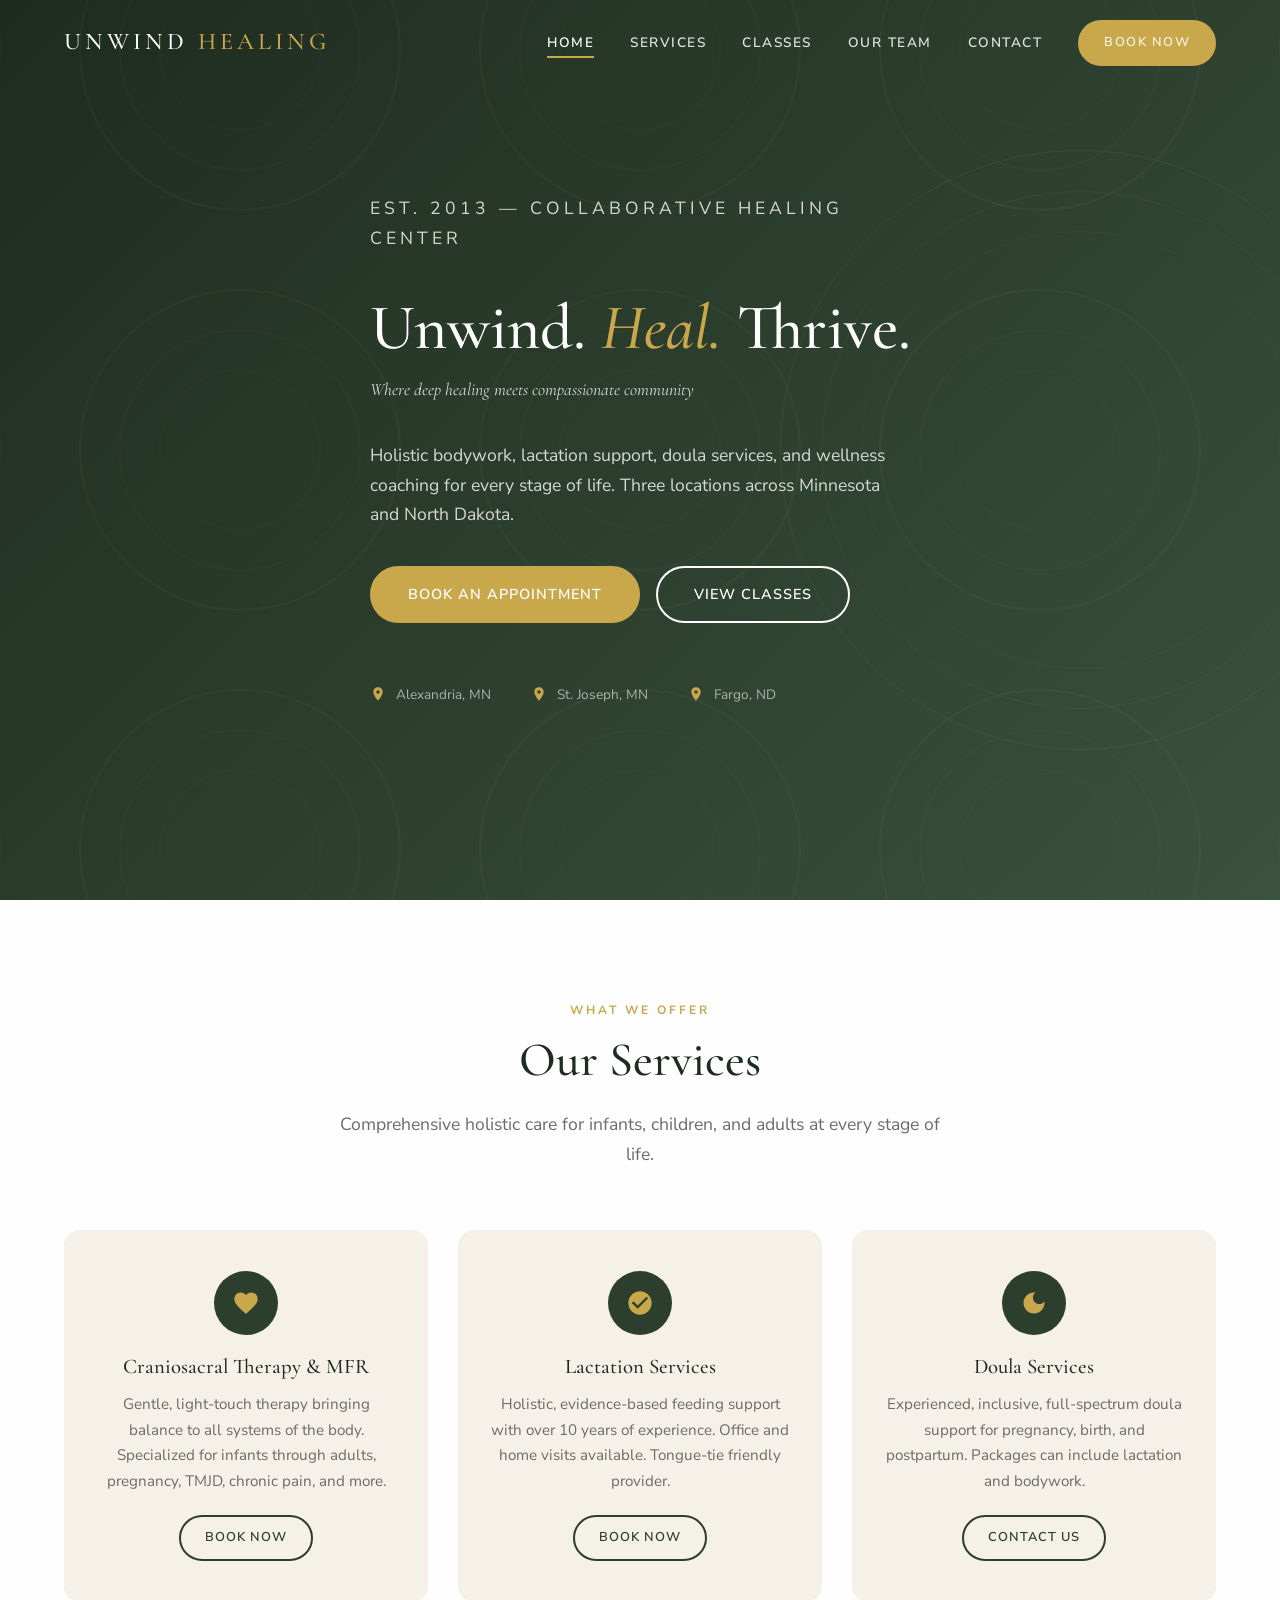
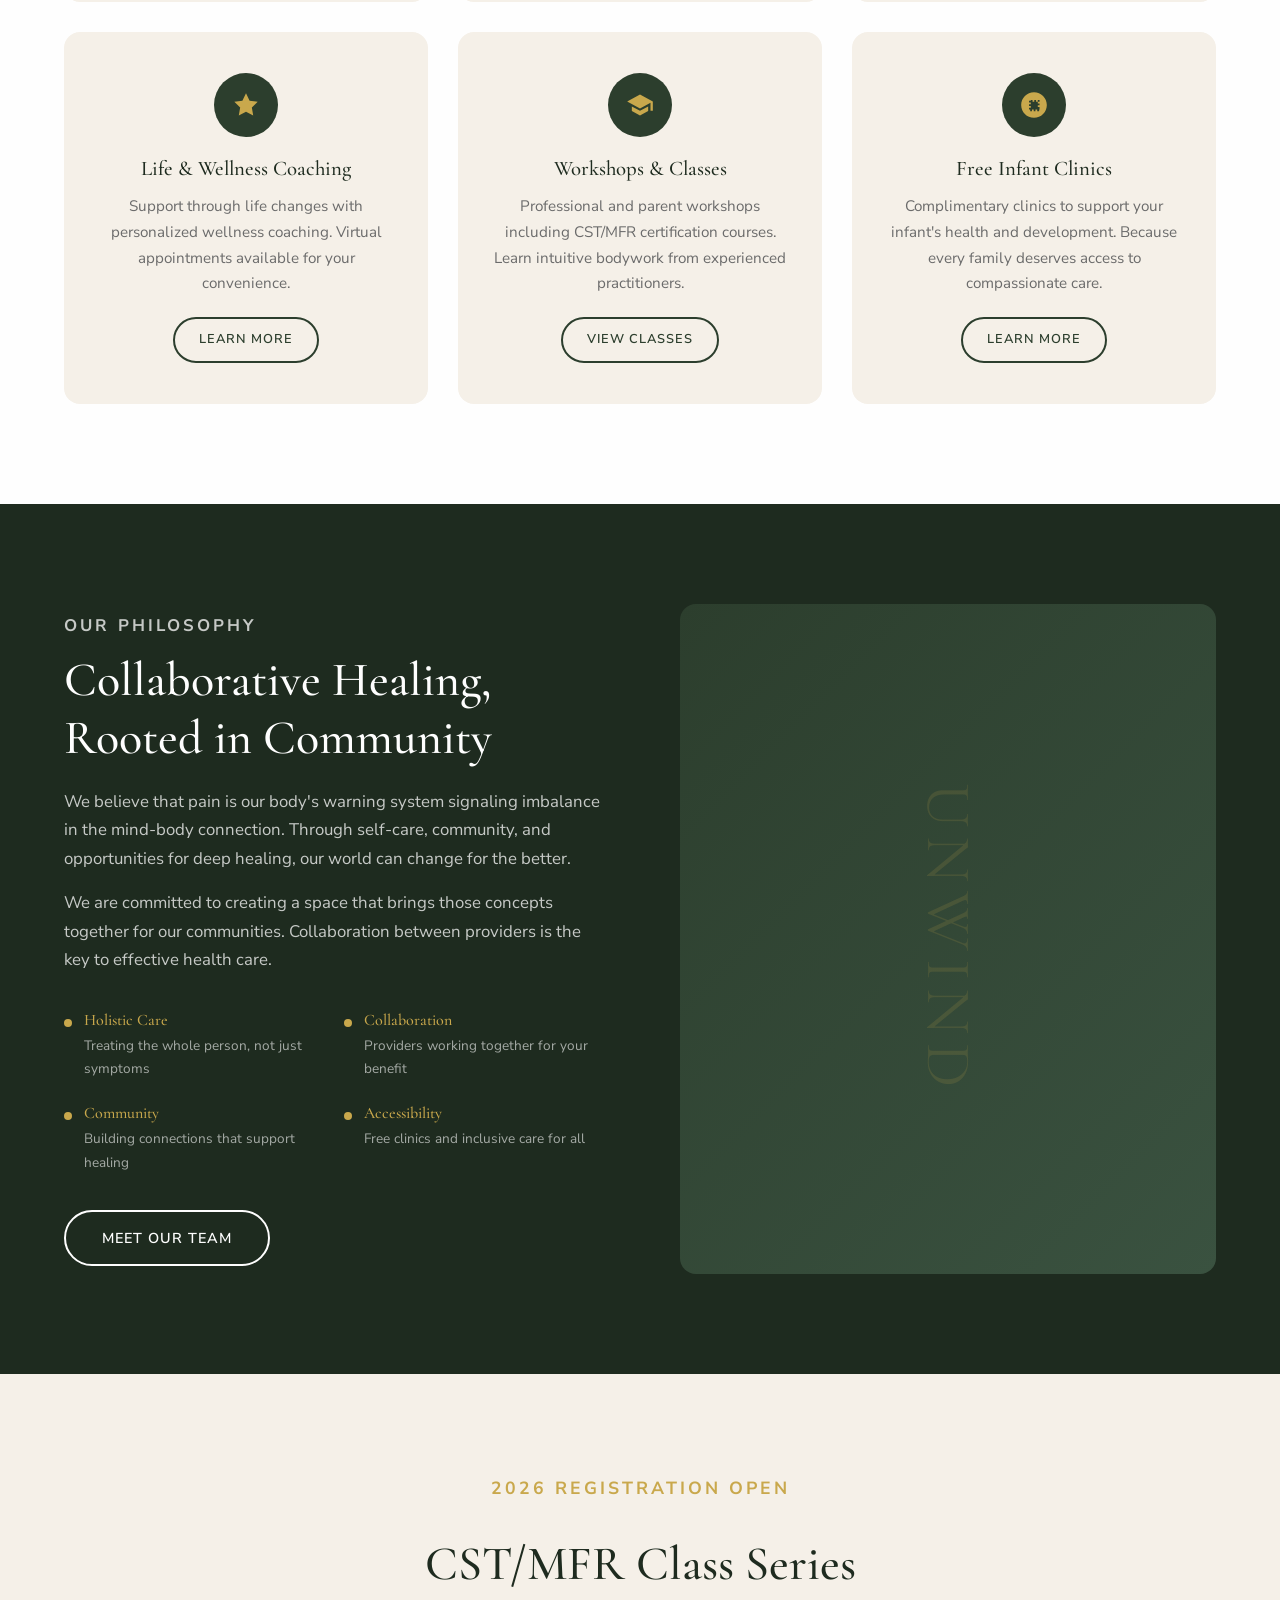
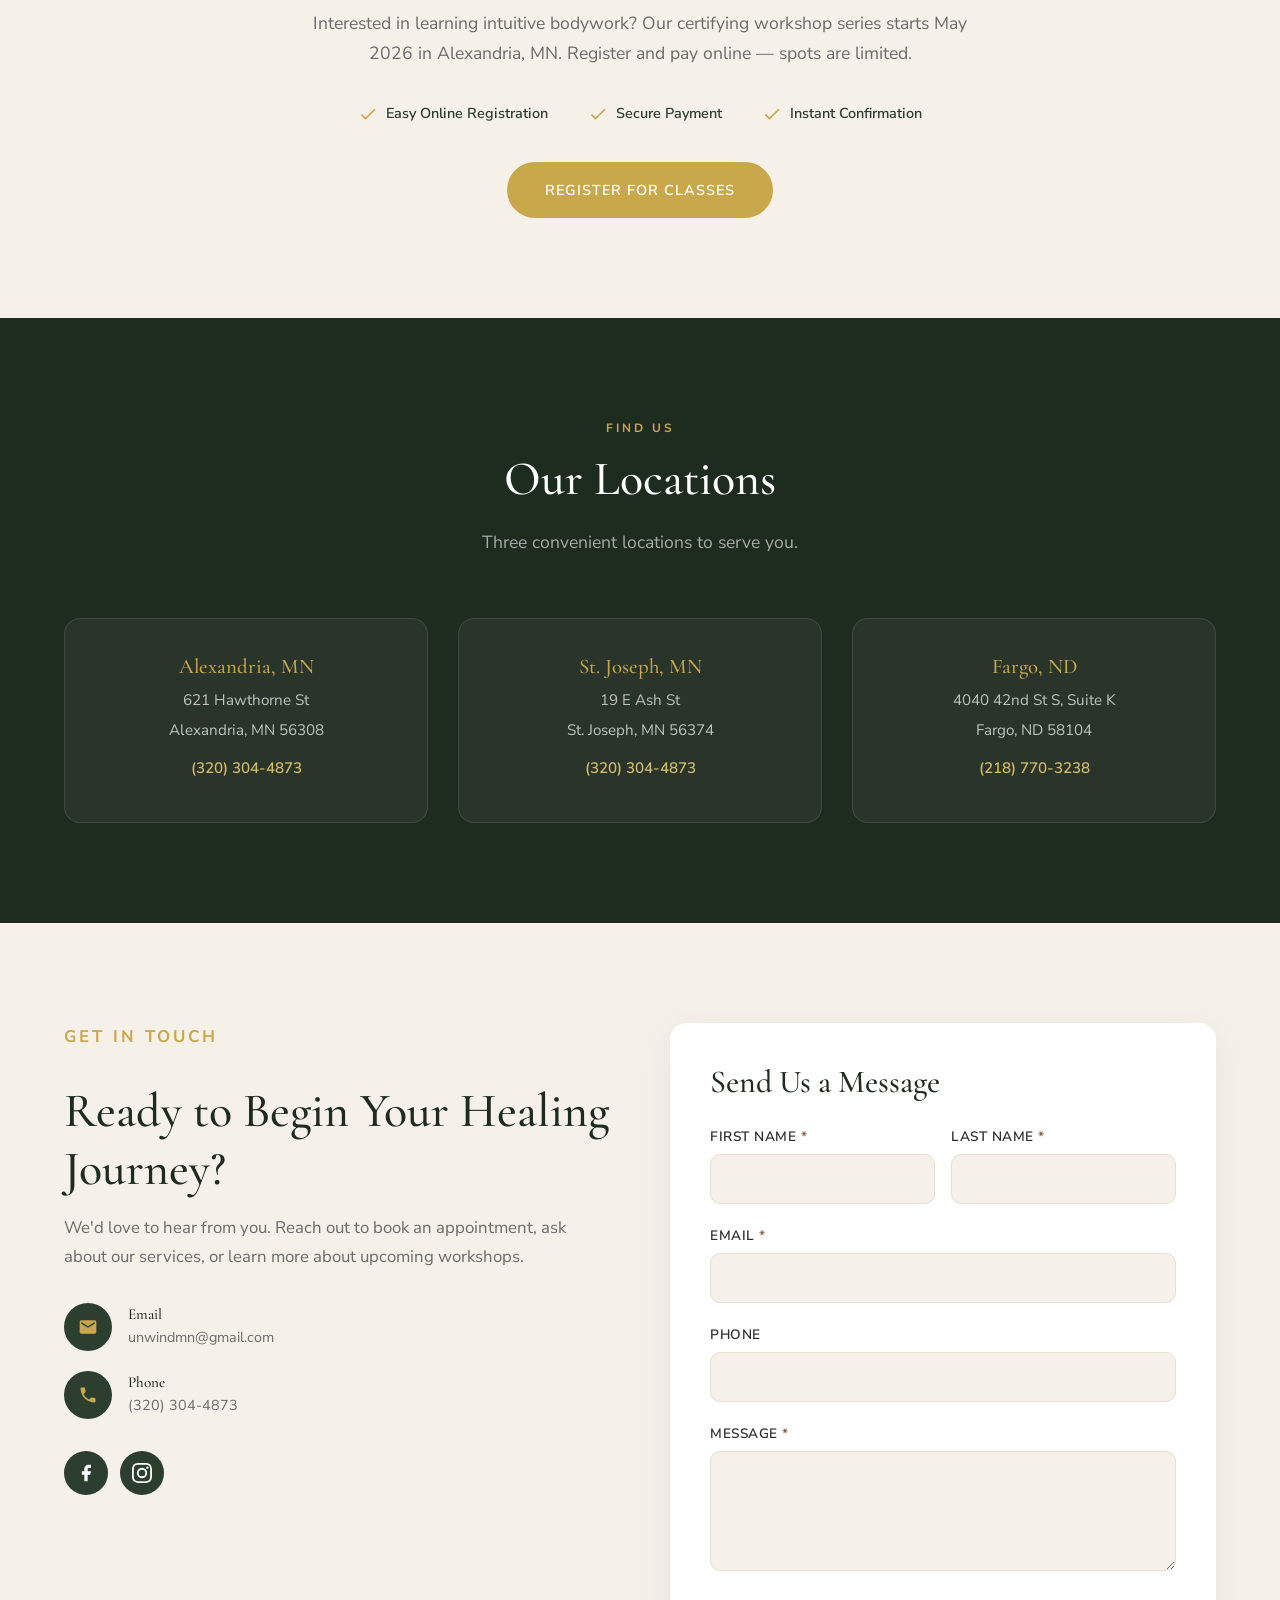
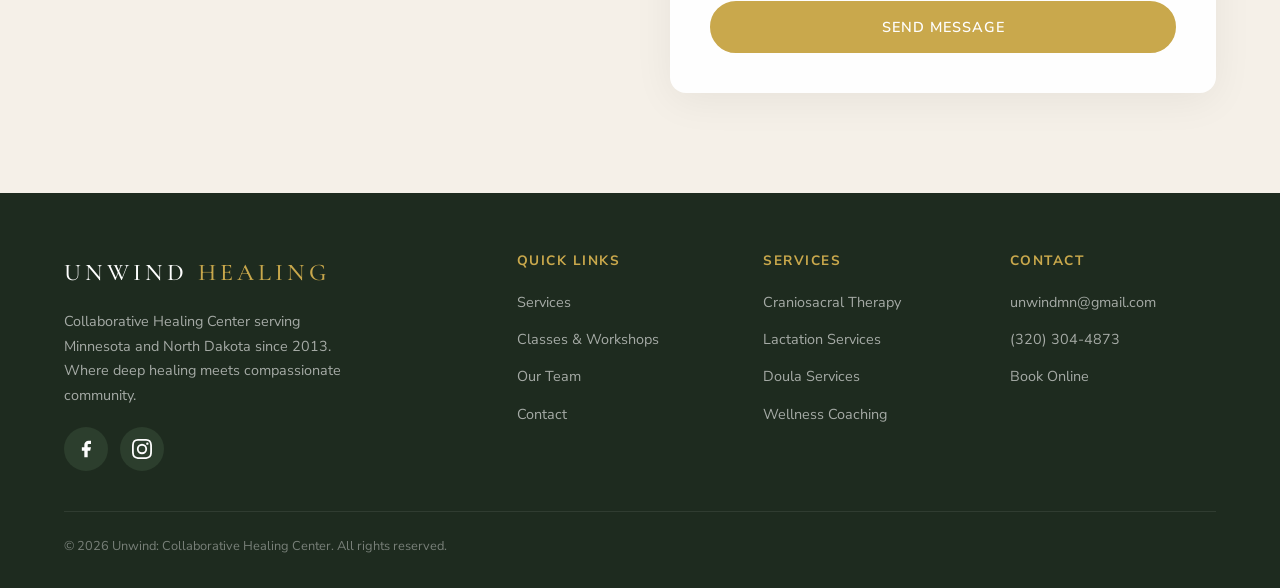
==== index.html @ 00fc2eee "Initial build: Unwind MN professional website with class registration, payment, and Google Sheets in" ====
<!DOCTYPE html>
<html lang="en">
<head>
  <meta charset="UTF-8">
  <meta name="viewport" content="width=device-width, initial-scale=1.0">
  <title>Unwind: Collaborative Healing Center | Craniosacral Therapy & Holistic Wellness | Minnesota</title>
  <meta name="description" content="Unwind is a collaborative healing center offering Craniosacral Therapy, Myofascial Release, Lactation Services, Doula Support, and Wellness Coaching in Alexandria, St. Joseph MN and Fargo ND. Est. 2013.">
  <meta name="keywords" content="craniosacral therapy, myofascial release, lactation consultant, doula, holistic healing, wellness coaching, Alexandria MN, St Joseph MN, Fargo ND">
  <link rel="preconnect" href="https://fonts.googleapis.com">
  <link rel="preconnect" href="https://fonts.gstatic.com" crossorigin>
  <link href="https://fonts.googleapis.com/css2?family=Cormorant+Garamond:ital,wght@0,400;0,500;0,600;1,400;1,500&family=Nunito+Sans:wght@300;400;600;700&display=swap" rel="stylesheet">
  <link rel="stylesheet" href="css/styles.css">
</head>
<body>

  <!-- Navigation -->
  <nav class="navbar" id="navbar">
    <div class="nav-container">
      <a href="index.html" class="nav-logo">Unwind <span>Healing</span></a>
      <div class="nav-links" id="navLinks">
        <a href="index.html" class="active">Home</a>
        <a href="pages/services.html">Services</a>
        <a href="pages/classes.html">Classes</a>
        <a href="pages/about.html">Our Team</a>
        <a href="pages/contact.html">Contact</a>
        <a href="https://unwind.janeapp.com" target="_blank" rel="noopener" class="btn btn-primary">Book Now</a>
      </div>
      <button class="nav-toggle" id="navToggle" aria-label="Toggle menu">
        <span></span><span></span><span></span>
      </button>
    </div>
  </nav>

  <!-- Hero -->
  <section class="hero">
    <div class="hero-overlay"></div>
    <div class="hero-decoration"></div>
    <div class="container">
      <div class="hero-content">
        <p class="hero-est">Est. 2013 &mdash; Collaborative Healing Center</p>
        <h1>Unwind. <em>Heal.</em> Thrive.</h1>
        <p class="hero-tagline">Where deep healing meets compassionate community</p>
        <p>Holistic bodywork, lactation support, doula services, and wellness coaching for every stage of life. Three locations across Minnesota and North Dakota.</p>
        <div class="hero-buttons">
          <a href="https://unwind.janeapp.com" target="_blank" rel="noopener" class="btn btn-primary">Book an Appointment</a>
          <a href="pages/classes.html" class="btn btn-outline">View Classes</a>
        </div>
      </div>
      <div class="hero-locations">
        <div class="hero-location">
          <svg viewBox="0 0 24 24"><path d="M12 2C8.13 2 5 5.13 5 9c0 5.25 7 13 7 13s7-7.75 7-13c0-3.87-3.13-7-7-7zm0 9.5c-1.38 0-2.5-1.12-2.5-2.5s1.12-2.5 2.5-2.5 2.5 1.12 2.5 2.5-1.12 2.5-2.5 2.5z"/></svg>
          Alexandria, MN
        </div>
        <div class="hero-location">
          <svg viewBox="0 0 24 24"><path d="M12 2C8.13 2 5 5.13 5 9c0 5.25 7 13 7 13s7-7.75 7-13c0-3.87-3.13-7-7-7zm0 9.5c-1.38 0-2.5-1.12-2.5-2.5s1.12-2.5 2.5-2.5 2.5 1.12 2.5 2.5-1.12 2.5-2.5 2.5z"/></svg>
          St. Joseph, MN
        </div>
        <div class="hero-location">
          <svg viewBox="0 0 24 24"><path d="M12 2C8.13 2 5 5.13 5 9c0 5.25 7 13 7 13s7-7.75 7-13c0-3.87-3.13-7-7-7zm0 9.5c-1.38 0-2.5-1.12-2.5-2.5s1.12-2.5 2.5-2.5 2.5 1.12 2.5 2.5-1.12 2.5-2.5 2.5z"/></svg>
          Fargo, ND
        </div>
      </div>
    </div>
  </section>

  <!-- Services -->
  <section class="services" id="services">
    <div class="container">
      <div class="services-header">
        <p class="section-label">What We Offer</p>
        <h2 class="section-title">Our Services</h2>
        <p class="section-subtitle">Comprehensive holistic care for infants, children, and adults at every stage of life.</p>
      </div>
      <div class="services-grid">
        <div class="service-card fade-in">
          <div class="service-icon">
            <svg viewBox="0 0 24 24"><path d="M16.5 3c-1.74 0-3.41.81-4.5 2.09C10.91 3.81 9.24 3 7.5 3 4.42 3 2 5.42 2 8.5c0 3.78 3.4 6.86 8.55 11.54L12 21.35l1.45-1.32C18.6 15.36 22 12.28 22 8.5 22 5.42 19.58 3 16.5 3z"/></svg>
          </div>
          <h3>Craniosacral Therapy & MFR</h3>
          <p>Gentle, light-touch therapy bringing balance to all systems of the body. Specialized for infants through adults, pregnancy, TMJD, chronic pain, and more.</p>
          <a href="https://unwind.janeapp.com" target="_blank" rel="noopener" class="btn btn-outline-dark">Book Now</a>
        </div>
        <div class="service-card fade-in">
          <div class="service-icon">
            <svg viewBox="0 0 24 24"><path d="M12 2C6.48 2 2 6.48 2 12s4.48 10 10 10 10-4.48 10-10S17.52 2 12 2zm-2 15l-5-5 1.41-1.41L10 14.17l7.59-7.59L19 8l-9 9z"/></svg>
          </div>
          <h3>Lactation Services</h3>
          <p>Holistic, evidence-based feeding support with over 10 years of experience. Office and home visits available. Tongue-tie friendly provider.</p>
          <a href="https://unwind.janeapp.com" target="_blank" rel="noopener" class="btn btn-outline-dark">Book Now</a>
        </div>
        <div class="service-card fade-in">
          <div class="service-icon">
            <svg viewBox="0 0 24 24"><path d="M12 3c-4.97 0-9 4.03-9 9s4.03 9 9 9 9-4.03 9-9c0-.46-.04-.92-.1-1.36-.98 1.37-2.58 2.26-4.4 2.26-2.98 0-5.4-2.42-5.4-5.4 0-1.81.89-3.42 2.26-4.4-.44-.06-.9-.1-1.36-.1z"/></svg>
          </div>
          <h3>Doula Services</h3>
          <p>Experienced, inclusive, full-spectrum doula support for pregnancy, birth, and postpartum. Packages can include lactation and bodywork.</p>
          <a href="pages/contact.html" class="btn btn-outline-dark">Contact Us</a>
        </div>
        <div class="service-card fade-in">
          <div class="service-icon">
            <svg viewBox="0 0 24 24"><path d="M12 2l3.09 6.26L22 9.27l-5 4.87 1.18 6.88L12 17.77l-6.18 3.25L7 14.14 2 9.27l6.91-1.01L12 2z"/></svg>
          </div>
          <h3>Life & Wellness Coaching</h3>
          <p>Support through life changes with personalized wellness coaching. Virtual appointments available for your convenience.</p>
          <a href="pages/contact.html" class="btn btn-outline-dark">Learn More</a>
        </div>
        <div class="service-card fade-in">
          <div class="service-icon">
            <svg viewBox="0 0 24 24"><path d="M5 13.18v4L12 21l7-3.82v-4L12 17l-7-3.82zM12 3L1 9l11 6 9-4.91V17h2V9L12 3z"/></svg>
          </div>
          <h3>Workshops & Classes</h3>
          <p>Professional and parent workshops including CST/MFR certification courses. Learn intuitive bodywork from experienced practitioners.</p>
          <a href="pages/classes.html" class="btn btn-outline-dark">View Classes</a>
        </div>
        <div class="service-card fade-in">
          <div class="service-icon">
            <svg viewBox="0 0 24 24"><path d="M12 1C5.93 1 1 5.93 1 12s4.93 11 11 11 11-4.93 11-11S18.07 1 12 1zm4.25 16.25h-1.5v-1.5h-1.5v1.5h-1.5v-1.5h-1.5v1.5h-1.5v-1.5H7.75v-1.5h1.5v-1.5h-1.5v-1.5h1.5v-1.5h-1.5v-1.5h1.5V7.75h1.5v1.5h1.5v-1.5h1.5v1.5h1.5v-1.5h1.5v1.5h-1.5v1.5h1.5v1.5h-1.5v1.5h1.5v1.5z"/></svg>
          </div>
          <h3>Free Infant Clinics</h3>
          <p>Complimentary clinics to support your infant's health and development. Because every family deserves access to compassionate care.</p>
          <a href="pages/contact.html" class="btn btn-outline-dark">Learn More</a>
        </div>
      </div>
    </div>
  </section>

  <!-- About Preview -->
  <section class="about-preview">
    <div class="container">
      <div class="about-grid">
        <div class="about-content">
          <p class="section-label">Our Philosophy</p>
          <h2 class="section-title">Collaborative Healing, Rooted in Community</h2>
          <p>We believe that pain is our body's warning system signaling imbalance in the mind-body connection. Through self-care, community, and opportunities for deep healing, our world can change for the better.</p>
          <p>We are committed to creating a space that brings those concepts together for our communities. Collaboration between providers is the key to effective health care.</p>
          <div class="about-values">
            <div class="value-item">
              <div class="value-dot"></div>
              <div>
                <h4>Holistic Care</h4>
                <p>Treating the whole person, not just symptoms</p>
              </div>
            </div>
            <div class="value-item">
              <div class="value-dot"></div>
              <div>
                <h4>Collaboration</h4>
                <p>Providers working together for your benefit</p>
              </div>
            </div>
            <div class="value-item">
              <div class="value-dot"></div>
              <div>
                <h4>Community</h4>
                <p>Building connections that support healing</p>
              </div>
            </div>
            <div class="value-item">
              <div class="value-dot"></div>
              <div>
                <h4>Accessibility</h4>
                <p>Free clinics and inclusive care for all</p>
              </div>
            </div>
          </div>
          <div style="margin-top: 36px;">
            <a href="pages/about.html" class="btn btn-outline">Meet Our Team</a>
          </div>
        </div>
        <div class="about-image">
          <span class="about-image-placeholder">Unwind</span>
        </div>
      </div>
    </div>
  </section>

  <!-- Classes CTA -->
  <section class="classes-cta">
    <div class="container">
      <div class="classes-cta-content">
        <p class="section-label">2026 Registration Open</p>
        <h2>CST/MFR Class Series</h2>
        <p>Interested in learning intuitive bodywork? Our certifying workshop series starts May 2026 in Alexandria, MN. Register and pay online &mdash; spots are limited.</p>
        <div class="cta-features">
          <div class="cta-feature">
            <svg viewBox="0 0 24 24"><path d="M9 16.17L4.83 12l-1.42 1.41L9 19 21 7l-1.41-1.41z"/></svg>
            Easy Online Registration
          </div>
          <div class="cta-feature">
            <svg viewBox="0 0 24 24"><path d="M9 16.17L4.83 12l-1.42 1.41L9 19 21 7l-1.41-1.41z"/></svg>
            Secure Payment
          </div>
          <div class="cta-feature">
            <svg viewBox="0 0 24 24"><path d="M9 16.17L4.83 12l-1.42 1.41L9 19 21 7l-1.41-1.41z"/></svg>
            Instant Confirmation
          </div>
        </div>
        <a href="pages/classes.html" class="btn btn-primary">Register for Classes</a>
      </div>
    </div>
  </section>

  <!-- Locations -->
  <section class="locations">
    <div class="container">
      <div class="locations-header">
        <p class="section-label">Find Us</p>
        <h2 class="section-title">Our Locations</h2>
        <p class="section-subtitle">Three convenient locations to serve you.</p>
      </div>
      <div class="locations-grid">
        <div class="location-card fade-in">
          <h3>Alexandria, MN</h3>
          <p>621 Hawthorne St</p>
          <p>Alexandria, MN 56308</p>
          <p class="location-phone">(320) 304-4873</p>
        </div>
        <div class="location-card fade-in">
          <h3>St. Joseph, MN</h3>
          <p>19 E Ash St</p>
          <p>St. Joseph, MN 56374</p>
          <p class="location-phone">(320) 304-4873</p>
        </div>
        <div class="location-card fade-in">
          <h3>Fargo, ND</h3>
          <p>4040 42nd St S, Suite K</p>
          <p>Fargo, ND 58104</p>
          <p class="location-phone">(218) 770-3238</p>
        </div>
      </div>
    </div>
  </section>

  <!-- Contact CTA -->
  <section class="contact" id="contact">
    <div class="container">
      <div class="contact-grid">
        <div class="contact-info">
          <p class="section-label">Get in Touch</p>
          <h2>Ready to Begin Your Healing Journey?</h2>
          <p>We'd love to hear from you. Reach out to book an appointment, ask about our services, or learn more about upcoming workshops.</p>
          <div class="contact-details">
            <div class="contact-item">
              <div class="contact-item-icon">
                <svg viewBox="0 0 24 24"><path d="M20 4H4c-1.1 0-1.99.9-1.99 2L2 18c0 1.1.9 2 2 2h16c1.1 0 2-.9 2-2V6c0-1.1-.9-2-2-2zm0 4l-8 5-8-5V6l8 5 8-5v2z"/></svg>
              </div>
              <div class="contact-item-text">
                <h4>Email</h4>
                <p><a href="mailto:unwindmn@gmail.com">unwindmn@gmail.com</a></p>
              </div>
            </div>
            <div class="contact-item">
              <div class="contact-item-icon">
                <svg viewBox="0 0 24 24"><path d="M6.62 10.79c1.44 2.83 3.76 5.14 6.59 6.59l2.2-2.2c.27-.27.67-.36 1.02-.24 1.12.37 2.33.57 3.57.57.55 0 1 .45 1 1V20c0 .55-.45 1-1 1-9.39 0-17-7.61-17-17 0-.55.45-1 1-1h3.5c.55 0 1 .45 1 1 0 1.25.2 2.45.57 3.57.11.35.03.74-.25 1.02l-2.2 2.2z"/></svg>
              </div>
              <div class="contact-item-text">
                <h4>Phone</h4>
                <p><a href="tel:320-304-4873">(320) 304-4873</a></p>
              </div>
            </div>
          </div>
          <div class="contact-social">
            <a href="https://www.facebook.com/unwindMN/" target="_blank" rel="noopener" aria-label="Facebook">
              <svg viewBox="0 0 24 24"><path d="M18 2h-3a5 5 0 00-5 5v3H7v4h3v8h4v-8h3l1-4h-4V7a1 1 0 011-1h3z"/></svg>
            </a>
            <a href="https://www.instagram.com/unwindmn/" target="_blank" rel="noopener" aria-label="Instagram">
              <svg viewBox="0 0 24 24"><path d="M12 2.163c3.204 0 3.584.012 4.85.07 3.252.148 4.771 1.691 4.919 4.919.058 1.265.069 1.645.069 4.849 0 3.205-.012 3.584-.069 4.849-.149 3.225-1.664 4.771-4.919 4.919-1.266.058-1.644.07-4.85.07-3.204 0-3.584-.012-4.849-.07-3.26-.149-4.771-1.699-4.919-4.92-.058-1.265-.07-1.644-.07-4.849 0-3.204.013-3.583.07-4.849.149-3.227 1.664-4.771 4.919-4.919 1.266-.057 1.645-.069 4.849-.069zM12 0C8.741 0 8.333.014 7.053.072 2.695.272.273 2.69.073 7.052.014 8.333 0 8.741 0 12c0 3.259.014 3.668.072 4.948.2 4.358 2.618 6.78 6.98 6.98C8.333 23.986 8.741 24 12 24c3.259 0 3.668-.014 4.948-.072 4.354-.2 6.782-2.618 6.979-6.98.059-1.28.073-1.689.073-4.948 0-3.259-.014-3.667-.072-4.947-.196-4.354-2.617-6.78-6.979-6.98C15.668.014 15.259 0 12 0zm0 5.838a6.162 6.162 0 100 12.324 6.162 6.162 0 000-12.324zM12 16a4 4 0 110-8 4 4 0 010 8zm6.406-11.845a1.44 1.44 0 100 2.881 1.44 1.44 0 000-2.881z"/></svg>
            </a>
          </div>
        </div>
        <div class="form-card">
          <h3>Send Us a Message</h3>
          <form id="contactForm" action="https://formsubmit.co/unwindmn@gmail.com" method="POST">
            <input type="hidden" name="_subject" value="New Contact from Unwind Website">
            <input type="hidden" name="_captcha" value="false">
            <input type="hidden" name="_next" value="">
            <div class="form-row">
              <div class="form-group">
                <label for="firstName">First Name <span class="required">*</span></label>
                <input type="text" id="firstName" name="firstName" required>
              </div>
              <div class="form-group">
                <label for="lastName">Last Name <span class="required">*</span></label>
                <input type="text" id="lastName" name="lastName" required>
              </div>
            </div>
            <div class="form-group">
              <label for="email">Email <span class="required">*</span></label>
              <input type="email" id="email" name="email" required>
            </div>
            <div class="form-group">
              <label for="phone">Phone</label>
              <input type="tel" id="phone" name="phone">
            </div>
            <div class="form-group">
              <label for="message">Message <span class="required">*</span></label>
              <textarea id="message" name="message" rows="4" required></textarea>
            </div>
            <button type="submit" class="btn btn-primary" style="width: 100%;">Send Message</button>
          </form>
        </div>
      </div>
    </div>
  </section>

  <!-- Footer -->
  <footer class="footer">
    <div class="container">
      <div class="footer-grid">
        <div class="footer-brand">
          <a href="index.html" class="nav-logo">Unwind <span>Healing</span></a>
          <p>Collaborative Healing Center serving Minnesota and North Dakota since 2013. Where deep healing meets compassionate community.</p>
          <div class="contact-social">
            <a href="https://www.facebook.com/unwindMN/" target="_blank" rel="noopener" aria-label="Facebook">
              <svg viewBox="0 0 24 24"><path d="M18 2h-3a5 5 0 00-5 5v3H7v4h3v8h4v-8h3l1-4h-4V7a1 1 0 011-1h3z"/></svg>
            </a>
            <a href="https://www.instagram.com/unwindmn/" target="_blank" rel="noopener" aria-label="Instagram">
              <svg viewBox="0 0 24 24"><path d="M12 2.163c3.204 0 3.584.012 4.85.07 3.252.148 4.771 1.691 4.919 4.919.058 1.265.069 1.645.069 4.849 0 3.205-.012 3.584-.069 4.849-.149 3.225-1.664 4.771-4.919 4.919-1.266.058-1.644.07-4.85.07-3.204 0-3.584-.012-4.849-.07-3.26-.149-4.771-1.699-4.919-4.92-.058-1.265-.07-1.644-.07-4.849 0-3.204.013-3.583.07-4.849.149-3.227 1.664-4.771 4.919-4.919 1.266-.057 1.645-.069 4.849-.069zM12 0C8.741 0 8.333.014 7.053.072 2.695.272.273 2.69.073 7.052.014 8.333 0 8.741 0 12c0 3.259.014 3.668.072 4.948.2 4.358 2.618 6.78 6.98 6.98C8.333 23.986 8.741 24 12 24c3.259 0 3.668-.014 4.948-.072 4.354-.2 6.782-2.618 6.979-6.98.059-1.28.073-1.689.073-4.948 0-3.259-.014-3.667-.072-4.947-.196-4.354-2.617-6.78-6.979-6.98C15.668.014 15.259 0 12 0zm0 5.838a6.162 6.162 0 100 12.324 6.162 6.162 0 000-12.324zM12 16a4 4 0 110-8 4 4 0 010 8zm6.406-11.845a1.44 1.44 0 100 2.881 1.44 1.44 0 000-2.881z"/></svg>
            </a>
          </div>
        </div>
        <div>
          <h4>Quick Links</h4>
          <ul>
            <li><a href="pages/services.html">Services</a></li>
            <li><a href="pages/classes.html">Classes & Workshops</a></li>
            <li><a href="pages/about.html">Our Team</a></li>
            <li><a href="pages/contact.html">Contact</a></li>
          </ul>
        </div>
        <div>
          <h4>Services</h4>
          <ul>
            <li><a href="pages/services.html">Craniosacral Therapy</a></li>
            <li><a href="pages/services.html">Lactation Services</a></li>
            <li><a href="pages/services.html">Doula Services</a></li>
            <li><a href="pages/services.html">Wellness Coaching</a></li>
          </ul>
        </div>
        <div>
          <h4>Contact</h4>
          <ul>
            <li><a href="mailto:unwindmn@gmail.com">unwindmn@gmail.com</a></li>
            <li><a href="tel:320-304-4873">(320) 304-4873</a></li>
            <li><a href="https://unwind.janeapp.com" target="_blank" rel="noopener">Book Online</a></li>
          </ul>
        </div>
      </div>
      <div class="footer-bottom">
        <p>&copy; 2026 Unwind: Collaborative Healing Center. All rights reserved.</p>
      </div>
    </div>
  </footer>

  <script src="js/main.js"></script>
</body>
</html>
---- css/styles.css ----
/* ============================================
   Unwind: Collaborative Healing Center
   Main Stylesheet
   ============================================ */

/* --- CSS Variables --- */
:root {
  --color-forest: #2C3E2D;
  --color-forest-dark: #1E2B1F;
  --color-forest-light: #3A5240;
  --color-gold: #C9A84C;
  --color-gold-light: #D4B96A;
  --color-brown: #875C3F;
  --color-brown-light: #A67B5B;
  --color-cream: #F5F0E8;
  --color-cream-dark: #E8DFD0;
  --color-white: #FEFEFE;
  --color-text: #2C2C2C;
  --color-text-light: #6B6B6B;
  --color-overlay: rgba(30, 43, 31, 0.7);
  --font-heading: 'Cormorant Garamond', 'Georgia', serif;
  --font-body: 'Nunito Sans', 'Helvetica Neue', sans-serif;
  --max-width: 1200px;
  --section-padding: 100px 0;
  --transition: all 0.3s ease;
}

/* --- Reset & Base --- */
*, *::before, *::after {
  box-sizing: border-box;
  margin: 0;
  padding: 0;
}

html {
  scroll-behavior: smooth;
  font-size: 16px;
}

body {
  font-family: var(--font-body);
  color: var(--color-text);
  background: var(--color-white);
  line-height: 1.7;
  -webkit-font-smoothing: antialiased;
}

img {
  max-width: 100%;
  height: auto;
  display: block;
}

a {
  text-decoration: none;
  color: inherit;
  transition: var(--transition);
}

ul { list-style: none; }

.container {
  max-width: var(--max-width);
  margin: 0 auto;
  padding: 0 24px;
}

/* --- Typography --- */
h1, h2, h3, h4 {
  font-family: var(--font-heading);
  font-weight: 500;
  line-height: 1.2;
  color: var(--color-forest-dark);
}

h1 { font-size: clamp(2.5rem, 5vw, 4rem); }
h2 { font-size: clamp(2rem, 4vw, 3rem); }
h3 { font-size: clamp(1.5rem, 3vw, 2rem); }
h4 { font-size: 1.25rem; }

p {
  margin-bottom: 1rem;
  color: var(--color-text-light);
}

.section-label {
  font-family: var(--font-body);
  font-size: 0.75rem;
  font-weight: 700;
  letter-spacing: 3px;
  text-transform: uppercase;
  color: var(--color-gold);
  margin-bottom: 12px;
}

.section-title {
  margin-bottom: 20px;
}

.section-subtitle {
  font-size: 1.1rem;
  color: var(--color-text-light);
  max-width: 600px;
}

/* --- Buttons --- */
.btn {
  display: inline-block;
  padding: 14px 36px;
  border-radius: 50px;
  font-family: var(--font-body);
  font-size: 0.9rem;
  font-weight: 600;
  letter-spacing: 1px;
  text-transform: uppercase;
  cursor: pointer;
  transition: var(--transition);
  border: 2px solid transparent;
}

.btn-primary {
  background: var(--color-gold);
  color: var(--color-white);
  border-color: var(--color-gold);
}

.btn-primary:hover {
  background: var(--color-gold-light);
  border-color: var(--color-gold-light);
  transform: translateY(-2px);
  box-shadow: 0 8px 25px rgba(201, 168, 76, 0.3);
}

.btn-outline {
  background: transparent;
  color: var(--color-white);
  border-color: var(--color-white);
}

.btn-outline:hover {
  background: var(--color-white);
  color: var(--color-forest-dark);
  transform: translateY(-2px);
}

.btn-outline-dark {
  background: transparent;
  color: var(--color-forest);
  border-color: var(--color-forest);
}

.btn-outline-dark:hover {
  background: var(--color-forest);
  color: var(--color-white);
  transform: translateY(-2px);
}

/* --- Navigation --- */
.navbar {
  position: fixed;
  top: 0;
  left: 0;
  width: 100%;
  z-index: 1000;
  padding: 20px 0;
  transition: var(--transition);
}

.navbar.scrolled {
  background: var(--color-forest-dark);
  padding: 12px 0;
  box-shadow: 0 2px 20px rgba(0, 0, 0, 0.15);
}

.nav-container {
  max-width: var(--max-width);
  margin: 0 auto;
  padding: 0 24px;
  display: flex;
  align-items: center;
  justify-content: space-between;
}

.nav-logo {
  font-family: var(--font-heading);
  font-size: 1.5rem;
  color: var(--color-white);
  font-weight: 500;
  letter-spacing: 4px;
  text-transform: uppercase;
}

.nav-logo span {
  color: var(--color-gold);
}

.nav-links {
  display: flex;
  align-items: center;
  gap: 36px;
}

.nav-links a {
  color: rgba(255, 255, 255, 0.85);
  font-size: 0.85rem;
  font-weight: 600;
  letter-spacing: 1.5px;
  text-transform: uppercase;
  position: relative;
}

.nav-links a::after {
  content: '';
  position: absolute;
  bottom: -4px;
  left: 0;
  width: 0;
  height: 2px;
  background: var(--color-gold);
  transition: var(--transition);
}

.nav-links a:hover,
.nav-links a.active {
  color: var(--color-white);
}

.nav-links a:hover::after,
.nav-links a.active::after {
  width: 100%;
}

.nav-links .btn {
  padding: 10px 24px;
  font-size: 0.8rem;
}

.nav-toggle {
  display: none;
  flex-direction: column;
  gap: 5px;
  cursor: pointer;
  background: none;
  border: none;
  padding: 4px;
}

.nav-toggle span {
  width: 24px;
  height: 2px;
  background: var(--color-white);
  transition: var(--transition);
}

/* --- Hero Section --- */
.hero {
  position: relative;
  min-height: 100vh;
  display: flex;
  align-items: center;
  background: linear-gradient(135deg, var(--color-forest-dark) 0%, var(--color-forest) 50%, var(--color-forest-light) 100%);
  overflow: hidden;
}

.hero-overlay {
  position: absolute;
  inset: 0;
  background: url('data:image/svg+xml,<svg xmlns="http://www.w3.org/2000/svg" viewBox="0 0 100 100"><circle cx="50" cy="50" r="40" fill="none" stroke="rgba(201,168,76,0.05)" stroke-width="0.5"/><circle cx="50" cy="50" r="30" fill="none" stroke="rgba(201,168,76,0.03)" stroke-width="0.5"/><circle cx="50" cy="50" r="20" fill="none" stroke="rgba(201,168,76,0.02)" stroke-width="0.5"/></svg>') center/400px repeat;
}

.hero-content {
  position: relative;
  z-index: 2;
  max-width: 700px;
}

.hero-est {
  font-family: var(--font-body);
  font-size: 0.75rem;
  letter-spacing: 4px;
  text-transform: uppercase;
  color: var(--color-gold);
  margin-bottom: 24px;
}

.hero h1 {
  color: var(--color-white);
  margin-bottom: 8px;
}

.hero h1 em {
  font-style: italic;
  color: var(--color-gold);
}

.hero-tagline {
  font-family: var(--font-heading);
  font-size: 1.3rem;
  color: var(--color-gold-light);
  font-style: italic;
  margin-bottom: 24px;
}

.hero p {
  color: rgba(255, 255, 255, 0.8);
  font-size: 1.1rem;
  max-width: 520px;
  margin-bottom: 36px;
}

.hero-buttons {
  display: flex;
  gap: 16px;
  flex-wrap: wrap;
}

.hero-locations {
  position: relative;
  z-index: 2;
  margin-top: 60px;
  display: flex;
  gap: 40px;
  flex-wrap: wrap;
}

.hero-location {
  display: flex;
  align-items: center;
  gap: 10px;
  color: rgba(255, 255, 255, 0.6);
  font-size: 0.85rem;
}

.hero-location svg {
  width: 16px;
  height: 16px;
  fill: var(--color-gold);
  flex-shrink: 0;
}

/* Decorative floating element */
.hero-decoration {
  position: absolute;
  right: -100px;
  top: 50%;
  transform: translateY(-50%);
  width: 600px;
  height: 600px;
  border-radius: 50%;
  border: 1px solid rgba(201, 168, 76, 0.1);
  z-index: 1;
}

.hero-decoration::before {
  content: '';
  position: absolute;
  inset: 40px;
  border-radius: 50%;
  border: 1px solid rgba(201, 168, 76, 0.07);
}

.hero-decoration::after {
  content: '';
  position: absolute;
  inset: 80px;
  border-radius: 50%;
  border: 1px solid rgba(201, 168, 76, 0.04);
}

/* --- Services Section --- */
.services {
  padding: var(--section-padding);
  background: var(--color-white);
}

.services-header {
  text-align: center;
  margin-bottom: 60px;
}

.services-header .section-subtitle {
  margin: 0 auto;
}

.services-grid {
  display: grid;
  grid-template-columns: repeat(3, 1fr);
  gap: 30px;
}

.service-card {
  background: var(--color-cream);
  border-radius: 16px;
  padding: 40px 30px;
  text-align: center;
  transition: var(--transition);
  border: 1px solid transparent;
}

.service-card:hover {
  transform: translateY(-8px);
  border-color: var(--color-gold);
  box-shadow: 0 20px 60px rgba(0, 0, 0, 0.08);
}

.service-icon {
  width: 64px;
  height: 64px;
  margin: 0 auto 20px;
  display: flex;
  align-items: center;
  justify-content: center;
  background: var(--color-forest);
  border-radius: 50%;
}

.service-icon svg {
  width: 28px;
  height: 28px;
  fill: var(--color-gold);
}

.service-card h3 {
  font-size: 1.3rem;
  margin-bottom: 12px;
}

.service-card p {
  font-size: 0.95rem;
  margin-bottom: 20px;
}

.service-card .btn {
  padding: 10px 24px;
  font-size: 0.8rem;
}

/* --- About Preview Section --- */
.about-preview {
  padding: var(--section-padding);
  background: var(--color-forest-dark);
  color: var(--color-white);
}

.about-grid {
  display: grid;
  grid-template-columns: 1fr 1fr;
  gap: 80px;
  align-items: center;
}

.about-content .section-title {
  color: var(--color-white);
}

.about-content p {
  color: rgba(255, 255, 255, 0.75);
  font-size: 1.05rem;
}

.about-values {
  display: grid;
  grid-template-columns: 1fr 1fr;
  gap: 24px;
  margin-top: 36px;
}

.value-item {
  display: flex;
  align-items: flex-start;
  gap: 12px;
}

.value-dot {
  width: 8px;
  height: 8px;
  border-radius: 50%;
  background: var(--color-gold);
  margin-top: 8px;
  flex-shrink: 0;
}

.value-item h4 {
  color: var(--color-gold);
  font-size: 1rem;
  margin-bottom: 4px;
}

.value-item p {
  font-size: 0.85rem;
  color: rgba(255, 255, 255, 0.6);
  margin: 0;
}

.about-image {
  position: relative;
  border-radius: 16px;
  overflow: hidden;
  aspect-ratio: 4/5;
  background: linear-gradient(135deg, var(--color-forest) 0%, var(--color-forest-light) 100%);
  display: flex;
  align-items: center;
  justify-content: center;
}

.about-image-placeholder {
  font-family: var(--font-heading);
  font-size: 4rem;
  color: rgba(201, 168, 76, 0.15);
  letter-spacing: 8px;
  text-transform: uppercase;
  writing-mode: vertical-rl;
}

/* --- Classes CTA Section --- */
.classes-cta {
  padding: var(--section-padding);
  background: var(--color-cream);
  text-align: center;
}

.classes-cta-content {
  max-width: 700px;
  margin: 0 auto;
}

.classes-cta h2 {
  margin-bottom: 16px;
}

.classes-cta p {
  font-size: 1.1rem;
  margin-bottom: 32px;
}

.cta-features {
  display: flex;
  justify-content: center;
  gap: 40px;
  margin-bottom: 36px;
  flex-wrap: wrap;
}

.cta-feature {
  display: flex;
  align-items: center;
  gap: 8px;
  font-size: 0.9rem;
  font-weight: 600;
  color: var(--color-forest);
}

.cta-feature svg {
  width: 20px;
  height: 20px;
  fill: var(--color-gold);
}

/* --- Team Section --- */
.team {
  padding: var(--section-padding);
  background: var(--color-white);
}

.team-header {
  text-align: center;
  margin-bottom: 60px;
}

.team-header .section-subtitle {
  margin: 0 auto;
}

.team-grid {
  display: grid;
  grid-template-columns: repeat(2, 1fr);
  gap: 40px;
  max-width: 800px;
  margin: 0 auto;
}

.team-card {
  text-align: center;
  padding: 40px 30px;
  border-radius: 16px;
  background: var(--color-cream);
  transition: var(--transition);
}

.team-card:hover {
  transform: translateY(-4px);
  box-shadow: 0 12px 40px rgba(0, 0, 0, 0.06);
}

.team-photo {
  width: 140px;
  height: 140px;
  border-radius: 50%;
  margin: 0 auto 20px;
  background: var(--color-forest);
  display: flex;
  align-items: center;
  justify-content: center;
  font-family: var(--font-heading);
  font-size: 2.5rem;
  color: var(--color-gold);
  border: 3px solid var(--color-gold);
}

.team-card h3 {
  font-size: 1.4rem;
  margin-bottom: 4px;
}

.team-card .team-role {
  font-size: 0.85rem;
  color: var(--color-gold);
  font-weight: 600;
  letter-spacing: 1px;
  text-transform: uppercase;
  margin-bottom: 12px;
}

.team-card p {
  font-size: 0.95rem;
}

/* --- Locations Section --- */
.locations {
  padding: var(--section-padding);
  background: var(--color-forest-dark);
}

.locations-header {
  text-align: center;
  margin-bottom: 60px;
}

.locations-header .section-title {
  color: var(--color-white);
}

.locations-header .section-subtitle {
  margin: 0 auto;
  color: rgba(255, 255, 255, 0.6);
}

.locations-grid {
  display: grid;
  grid-template-columns: repeat(3, 1fr);
  gap: 30px;
}

.location-card {
  background: rgba(255, 255, 255, 0.05);
  border: 1px solid rgba(255, 255, 255, 0.1);
  border-radius: 16px;
  padding: 36px;
  text-align: center;
  transition: var(--transition);
}

.location-card:hover {
  background: rgba(255, 255, 255, 0.08);
  border-color: var(--color-gold);
}

.location-card h3 {
  color: var(--color-gold);
  font-size: 1.3rem;
  margin-bottom: 8px;
}

.location-card p {
  color: rgba(255, 255, 255, 0.7);
  font-size: 0.95rem;
  margin-bottom: 4px;
}

.location-card .location-phone {
  color: var(--color-gold-light);
  font-weight: 600;
  margin-top: 12px;
}

/* --- Contact Section --- */
.contact {
  padding: var(--section-padding);
  background: var(--color-cream);
}

.contact-grid {
  display: grid;
  grid-template-columns: 1fr 1fr;
  gap: 60px;
}

.contact-info h2 {
  margin-bottom: 16px;
}

.contact-info p {
  font-size: 1.05rem;
  margin-bottom: 32px;
}

.contact-details {
  display: flex;
  flex-direction: column;
  gap: 20px;
  margin-bottom: 32px;
}

.contact-item {
  display: flex;
  align-items: center;
  gap: 16px;
}

.contact-item-icon {
  width: 48px;
  height: 48px;
  border-radius: 50%;
  background: var(--color-forest);
  display: flex;
  align-items: center;
  justify-content: center;
  flex-shrink: 0;
}

.contact-item-icon svg {
  width: 20px;
  height: 20px;
  fill: var(--color-gold);
}

.contact-item-text h4 {
  font-size: 0.95rem;
  margin-bottom: 2px;
}

.contact-item-text p {
  margin: 0;
  font-size: 0.9rem;
}

.contact-social {
  display: flex;
  gap: 12px;
}

.contact-social a {
  width: 44px;
  height: 44px;
  border-radius: 50%;
  background: var(--color-forest);
  display: flex;
  align-items: center;
  justify-content: center;
  transition: var(--transition);
}

.contact-social a:hover {
  background: var(--color-gold);
  transform: translateY(-2px);
}

.contact-social svg {
  width: 20px;
  height: 20px;
  fill: var(--color-white);
}

/* --- Forms --- */
.form-card {
  background: var(--color-white);
  border-radius: 16px;
  padding: 40px;
  box-shadow: 0 8px 40px rgba(0, 0, 0, 0.06);
}

.form-card h3 {
  margin-bottom: 24px;
}

.form-group {
  margin-bottom: 20px;
}

.form-group label {
  display: block;
  font-size: 0.85rem;
  font-weight: 600;
  color: var(--color-text);
  margin-bottom: 6px;
  text-transform: uppercase;
  letter-spacing: 0.5px;
}

.form-group input,
.form-group select,
.form-group textarea {
  width: 100%;
  padding: 14px 18px;
  border: 1px solid var(--color-cream-dark);
  border-radius: 10px;
  font-family: var(--font-body);
  font-size: 0.95rem;
  color: var(--color-text);
  background: var(--color-cream);
  transition: var(--transition);
}

.form-group input:focus,
.form-group select:focus,
.form-group textarea:focus {
  outline: none;
  border-color: var(--color-gold);
  box-shadow: 0 0 0 3px rgba(201, 168, 76, 0.1);
}

.form-group textarea {
  resize: vertical;
  min-height: 120px;
}

.form-row {
  display: grid;
  grid-template-columns: 1fr 1fr;
  gap: 16px;
}

.form-group .required {
  color: var(--color-brown);
}

.form-success {
  display: none;
  text-align: center;
  padding: 40px 20px;
}

.form-success.show {
  display: block;
}

.form-success svg {
  width: 64px;
  height: 64px;
  fill: var(--color-forest);
  margin-bottom: 16px;
}

.form-success h3 {
  color: var(--color-forest);
  margin-bottom: 8px;
}

/* --- Classes Page Specific --- */
.page-hero {
  padding: 160px 0 80px;
  background: linear-gradient(135deg, var(--color-forest-dark) 0%, var(--color-forest) 100%);
  text-align: center;
}

.page-hero h1 {
  color: var(--color-white);
  margin-bottom: 12px;
}

.page-hero p {
  color: rgba(255, 255, 255, 0.75);
  font-size: 1.15rem;
  max-width: 600px;
  margin: 0 auto;
}

.classes-list {
  padding: var(--section-padding);
  background: var(--color-white);
}

.class-card {
  display: grid;
  grid-template-columns: 1fr 1fr;
  gap: 60px;
  align-items: center;
  padding: 60px 0;
  border-bottom: 1px solid var(--color-cream-dark);
}

.class-card:last-child {
  border-bottom: none;
}

.class-card:nth-child(even) {
  direction: rtl;
}

.class-card:nth-child(even) > * {
  direction: ltr;
}

.class-info .class-tag {
  display: inline-block;
  padding: 6px 16px;
  background: var(--color-cream);
  color: var(--color-forest);
  font-size: 0.75rem;
  font-weight: 700;
  letter-spacing: 1px;
  text-transform: uppercase;
  border-radius: 50px;
  margin-bottom: 16px;
}

.class-info h3 {
  margin-bottom: 12px;
}

.class-info p {
  margin-bottom: 20px;
}

.class-meta {
  display: flex;
  gap: 24px;
  margin-bottom: 24px;
  flex-wrap: wrap;
}

.class-meta-item {
  display: flex;
  align-items: center;
  gap: 6px;
  font-size: 0.85rem;
  font-weight: 600;
  color: var(--color-forest);
}

.class-meta-item svg {
  width: 16px;
  height: 16px;
  fill: var(--color-gold);
}

.class-image {
  border-radius: 16px;
  aspect-ratio: 4/3;
  background: linear-gradient(135deg, var(--color-cream) 0%, var(--color-cream-dark) 100%);
  display: flex;
  align-items: center;
  justify-content: center;
  overflow: hidden;
}

.class-image-placeholder {
  font-family: var(--font-heading);
  font-size: 1.2rem;
  color: var(--color-brown-light);
  letter-spacing: 2px;
}

/* --- Registration Form Section --- */
.registration {
  padding: var(--section-padding);
  background: var(--color-cream);
}

.registration-container {
  max-width: 700px;
  margin: 0 auto;
}

.registration-header {
  text-align: center;
  margin-bottom: 40px;
}

.registration-header .section-subtitle {
  margin: 0 auto;
}

/* Price display */
.price-display {
  display: flex;
  justify-content: center;
  gap: 24px;
  margin-bottom: 40px;
  flex-wrap: wrap;
}

.price-option {
  background: var(--color-white);
  border-radius: 12px;
  padding: 20px 32px;
  text-align: center;
  border: 2px solid transparent;
  transition: var(--transition);
  cursor: pointer;
}

.price-option.featured {
  border-color: var(--color-gold);
}

.price-option .price-label {
  font-size: 0.75rem;
  font-weight: 700;
  letter-spacing: 1px;
  text-transform: uppercase;
  color: var(--color-gold);
  margin-bottom: 4px;
}

.price-option .price-amount {
  font-family: var(--font-heading);
  font-size: 2rem;
  color: var(--color-forest-dark);
  font-weight: 600;
}

/* --- Footer --- */
.footer {
  background: var(--color-forest-dark);
  padding: 60px 0 30px;
}

.footer-grid {
  display: grid;
  grid-template-columns: 2fr 1fr 1fr 1fr;
  gap: 40px;
  margin-bottom: 40px;
}

.footer-brand .nav-logo {
  margin-bottom: 16px;
  display: inline-block;
}

.footer-brand p {
  color: rgba(255, 255, 255, 0.6);
  font-size: 0.9rem;
  margin-bottom: 20px;
  max-width: 300px;
}

.footer h4 {
  color: var(--color-gold);
  font-size: 0.85rem;
  font-family: var(--font-body);
  font-weight: 700;
  letter-spacing: 1.5px;
  text-transform: uppercase;
  margin-bottom: 20px;
}

.footer ul li {
  margin-bottom: 10px;
}

.footer ul a {
  color: rgba(255, 255, 255, 0.6);
  font-size: 0.9rem;
  transition: var(--transition);
}

.footer ul a:hover {
  color: var(--color-gold);
}

.footer-bottom {
  border-top: 1px solid rgba(255, 255, 255, 0.08);
  padding-top: 24px;
  display: flex;
  justify-content: space-between;
  align-items: center;
}

.footer-bottom p {
  color: rgba(255, 255, 255, 0.4);
  font-size: 0.8rem;
  margin: 0;
}

.footer-bottom-links {
  display: flex;
  gap: 24px;
}

.footer-bottom-links a {
  color: rgba(255, 255, 255, 0.4);
  font-size: 0.8rem;
}

.footer-bottom-links a:hover {
  color: var(--color-gold);
}

/* --- Responsive --- */
@media (max-width: 992px) {
  .services-grid {
    grid-template-columns: repeat(2, 1fr);
  }

  .about-grid {
    grid-template-columns: 1fr;
    gap: 40px;
  }

  .about-image { display: none; }

  .contact-grid {
    grid-template-columns: 1fr;
  }

  .locations-grid {
    grid-template-columns: repeat(2, 1fr);
  }

  .footer-grid {
    grid-template-columns: 1fr 1fr;
    gap: 30px;
  }

  .class-card {
    grid-template-columns: 1fr;
    gap: 30px;
  }

  .class-card:nth-child(even) {
    direction: ltr;
  }
}

@media (max-width: 768px) {
  :root {
    --section-padding: 60px 0;
  }

  .nav-links {
    display: none;
    position: fixed;
    top: 0;
    left: 0;
    width: 100%;
    height: 100vh;
    background: var(--color-forest-dark);
    flex-direction: column;
    justify-content: center;
    gap: 24px;
    z-index: 999;
  }

  .nav-links.active {
    display: flex;
  }

  .nav-links a {
    font-size: 1.1rem;
  }

  .nav-toggle {
    display: flex;
    z-index: 1001;
  }

  .nav-toggle.active span:nth-child(1) {
    transform: rotate(45deg) translate(5px, 5px);
  }

  .nav-toggle.active span:nth-child(2) {
    opacity: 0;
  }

  .nav-toggle.active span:nth-child(3) {
    transform: rotate(-45deg) translate(5px, -5px);
  }

  .services-grid {
    grid-template-columns: 1fr;
  }

  .hero-buttons {
    flex-direction: column;
    align-items: flex-start;
  }

  .hero-locations {
    flex-direction: column;
    gap: 12px;
  }

  .locations-grid {
    grid-template-columns: 1fr;
  }

  .team-grid {
    grid-template-columns: 1fr;
  }

  .footer-grid {
    grid-template-columns: 1fr;
  }

  .footer-bottom {
    flex-direction: column;
    gap: 12px;
    text-align: center;
  }

  .form-row {
    grid-template-columns: 1fr;
  }

  .about-values {
    grid-template-columns: 1fr;
  }

  .price-display {
    flex-direction: column;
    align-items: center;
  }

  .cta-features {
    flex-direction: column;
    align-items: center;
  }
}

/* --- Animations --- */
.fade-in {
  opacity: 0;
  transform: translateY(30px);
  transition: opacity 0.8s ease, transform 0.8s ease;
}

.fade-in.visible {
  opacity: 1;
  transform: translateY(0);
}

/* --- Stripe Payment Button Styles --- */
.stripe-button-container {
  margin-top: 20px;
}

.payment-note {
  font-size: 0.8rem;
  color: var(--color-text-light);
  margin-top: 8px;
}

/* --- Toast notifications --- */
.toast {
  position: fixed;
  bottom: 30px;
  right: 30px;
  padding: 16px 24px;
  border-radius: 12px;
  color: var(--color-white);
  font-weight: 600;
  font-size: 0.9rem;
  z-index: 10000;
  transform: translateY(100px);
  opacity: 0;
  transition: all 0.4s ease;
}

.toast.show {
  transform: translateY(0);
  opacity: 1;
}

.toast-success {
  background: var(--color-forest);
}

.toast-error {
  background: #c0392b;
}
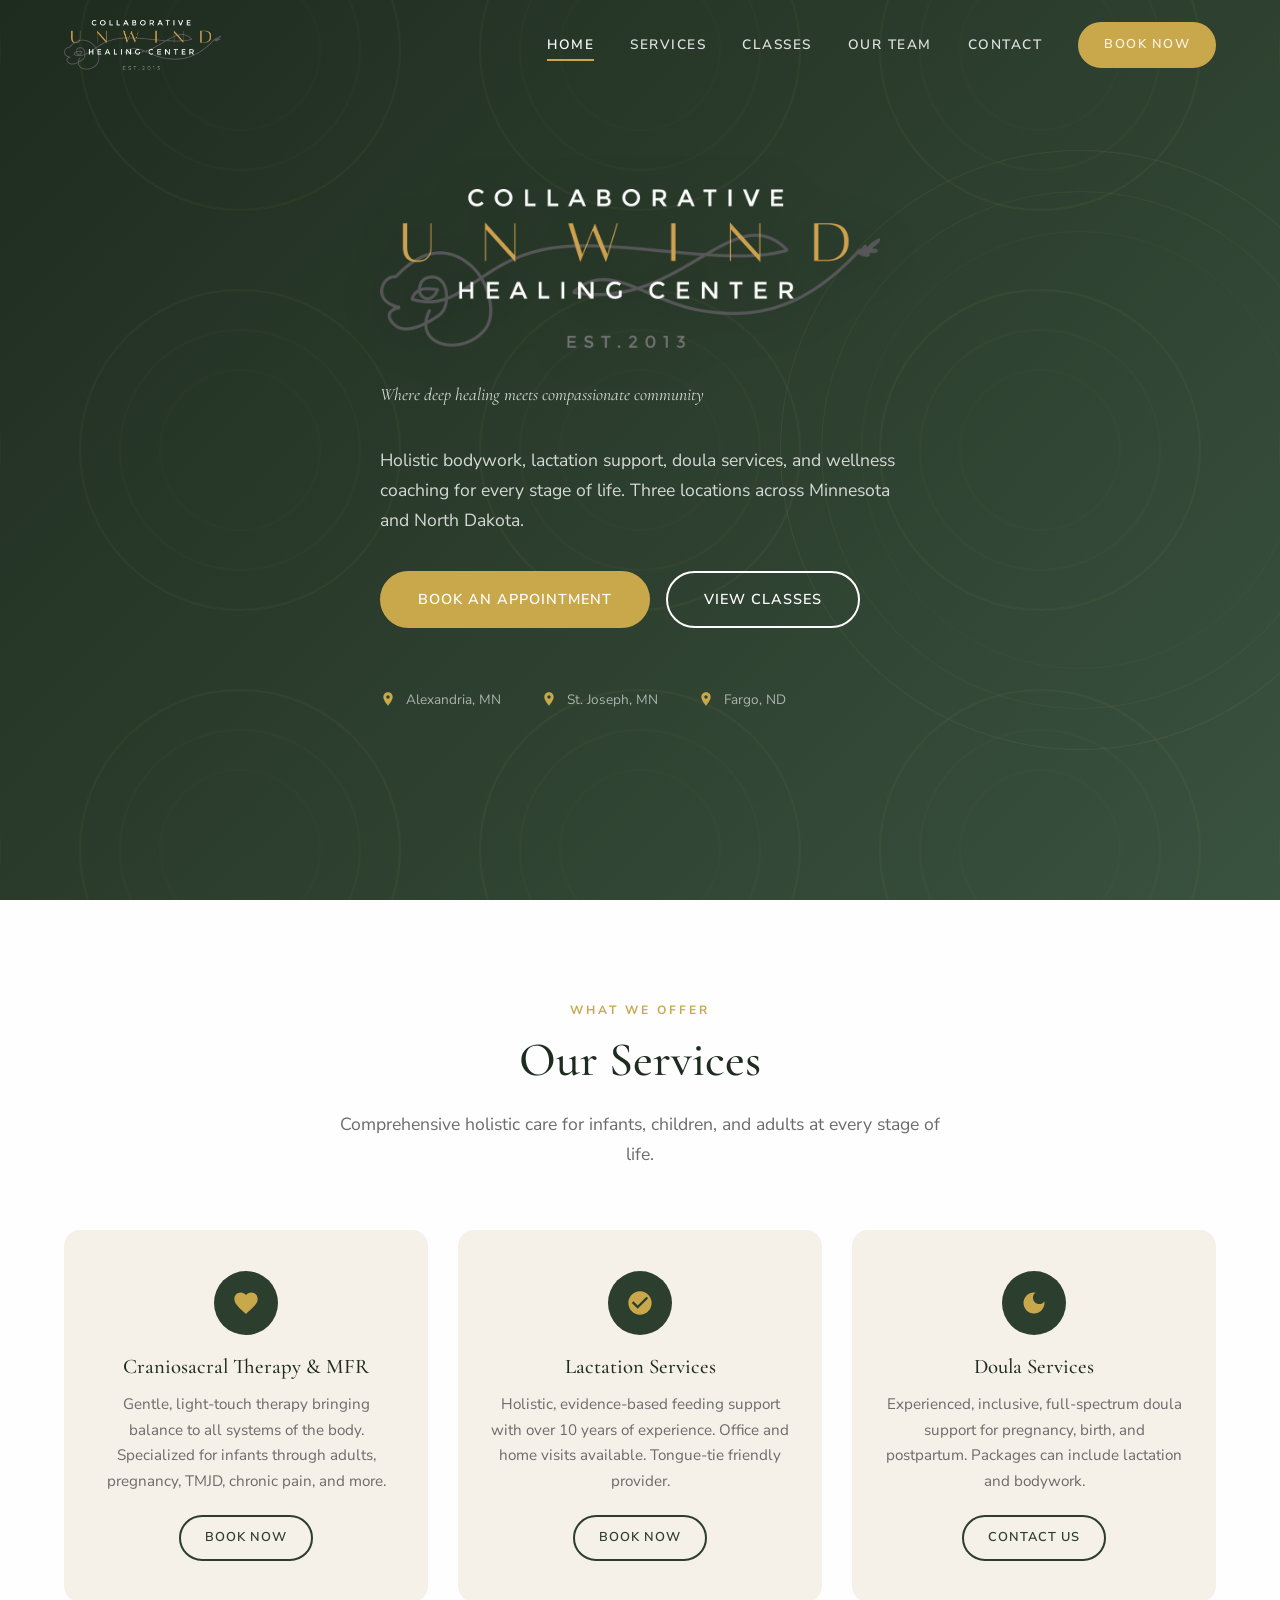
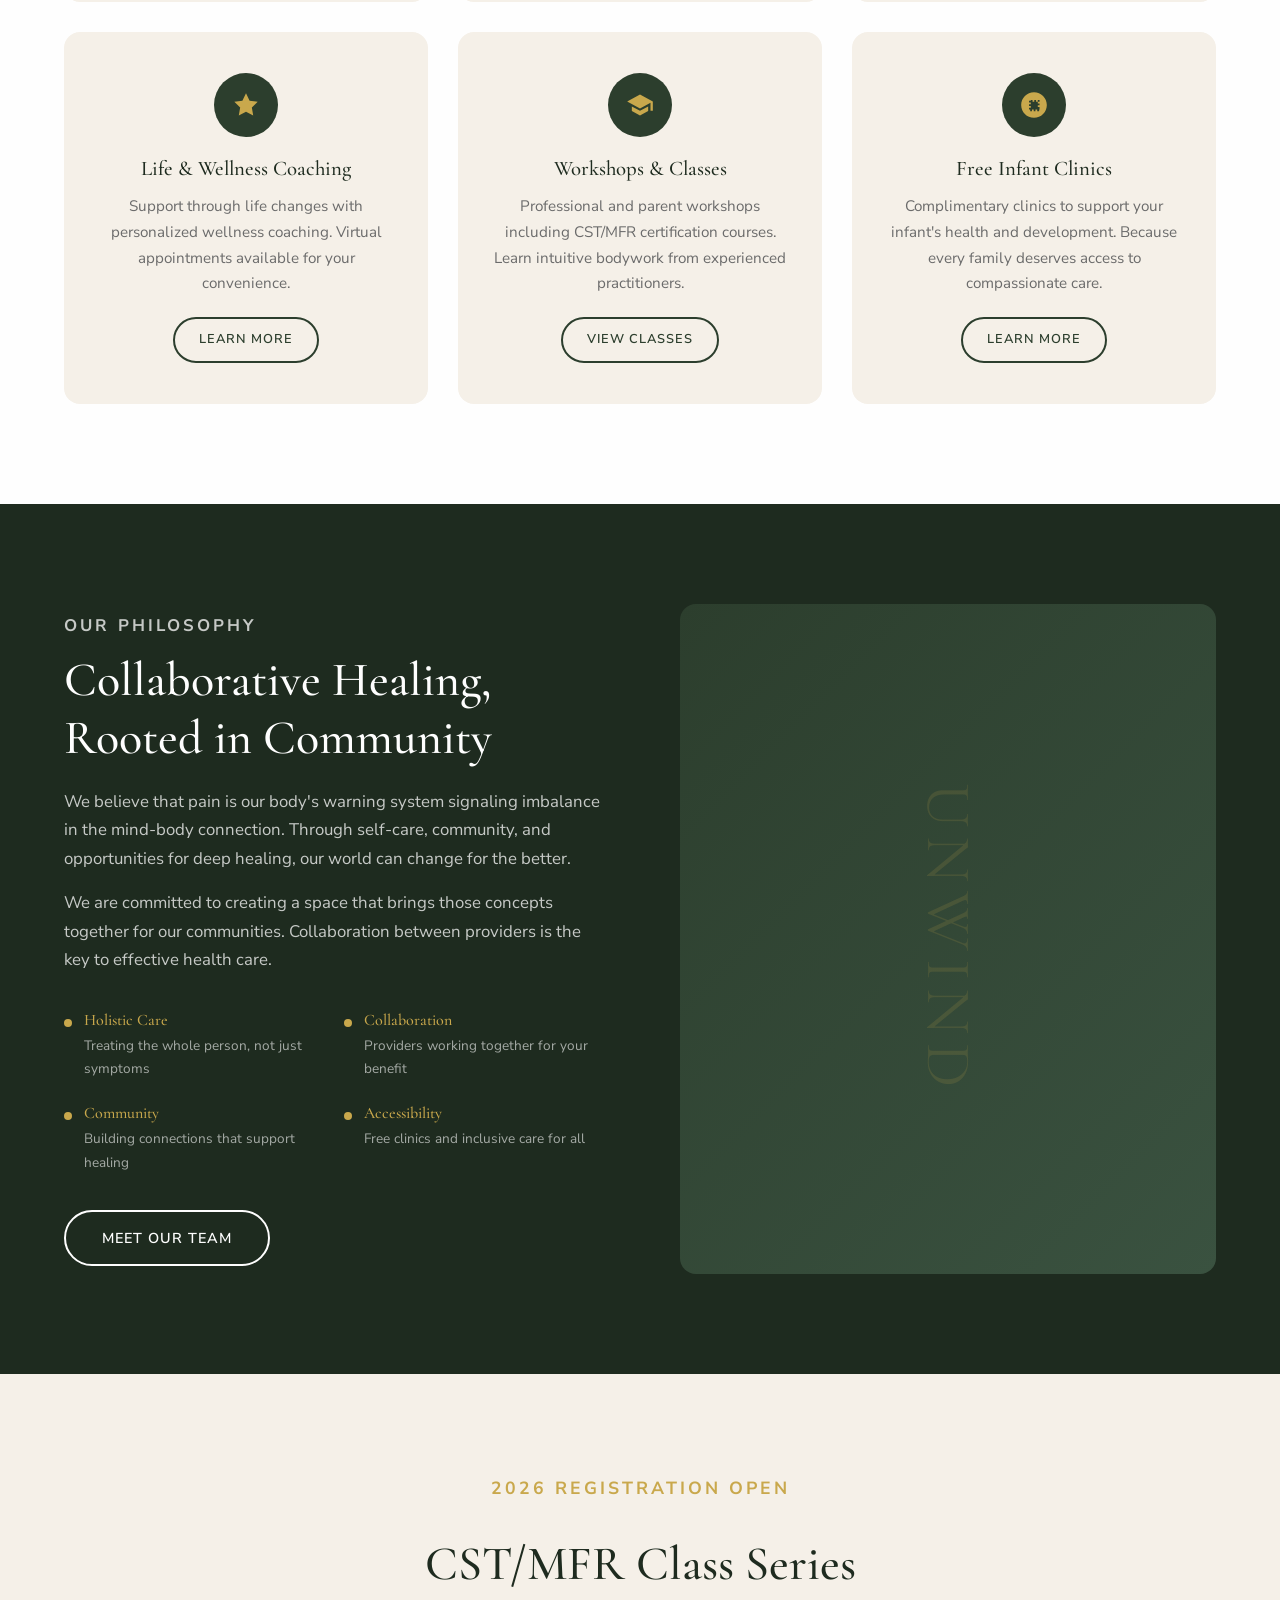
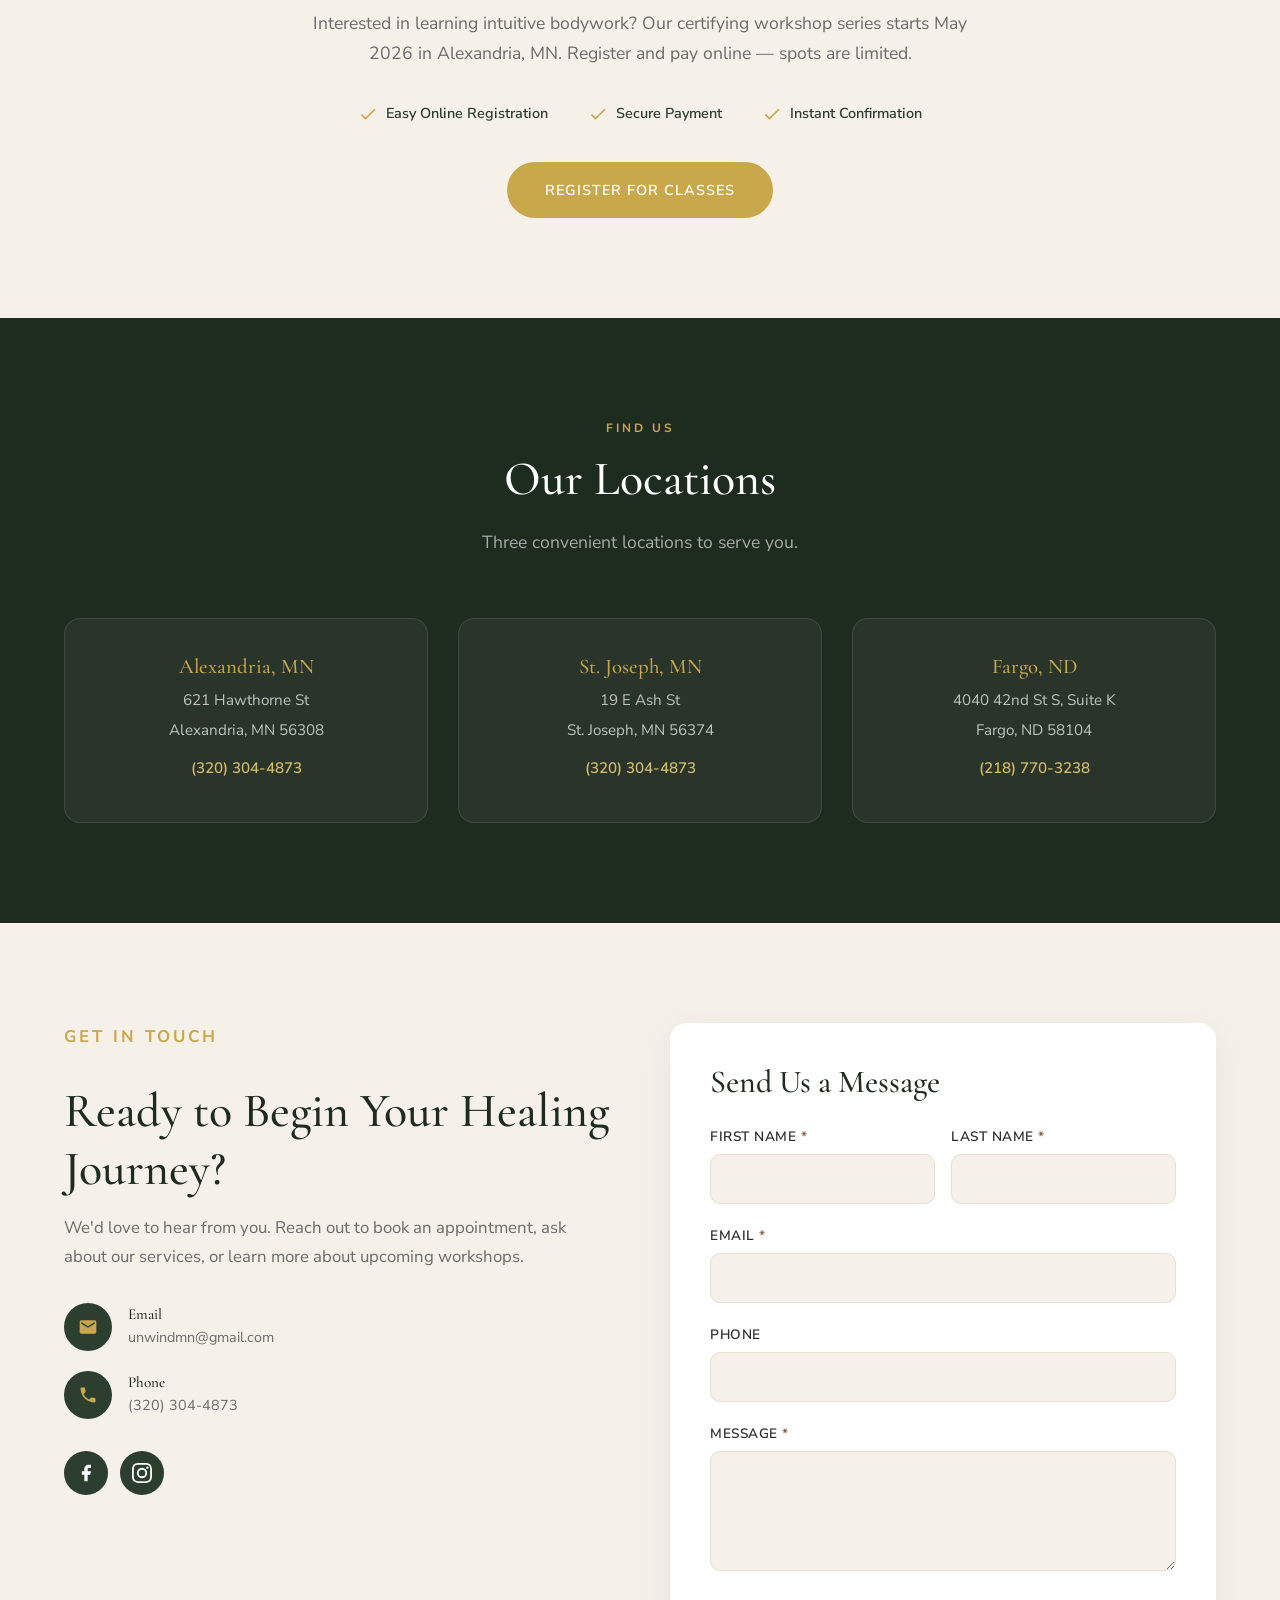
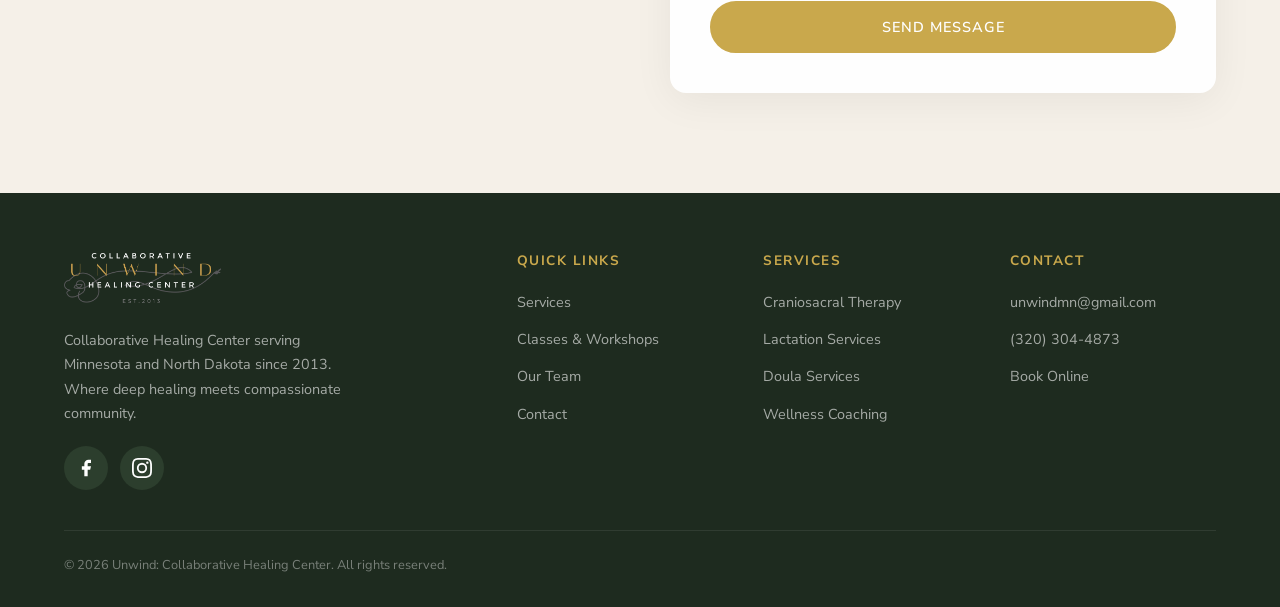
==== commit 1cada550: "Add original Unwind logo to navbar, hero, and footer across all pages" ====
--- a/index.html
+++ b/index.html
@@ -16,7 +16,7 @@
   <!-- Navigation -->
   <nav class="navbar" id="navbar">
     <div class="nav-container">
-      <a href="index.html" class="nav-logo">Unwind <span>Healing</span></a>
+      <a href="index.html" class="nav-logo"><img src="images/unwind-logo.png" alt="Unwind: Collaborative Healing Center"></a>
       <div class="nav-links" id="navLinks">
         <a href="index.html" class="active">Home</a>
         <a href="pages/services.html">Services</a>
@@ -37,8 +37,9 @@
     <div class="hero-decoration"></div>
     <div class="container">
       <div class="hero-content">
-        <p class="hero-est">Est. 2013 &mdash; Collaborative Healing Center</p>
-        <h1>Unwind. <em>Heal.</em> Thrive.</h1>
+        <div class="hero-logo">
+          <img src="images/unwind-logo.png" alt="Unwind: Collaborative Healing Center">
+        </div>
         <p class="hero-tagline">Where deep healing meets compassionate community</p>
         <p>Holistic bodywork, lactation support, doula services, and wellness coaching for every stage of life. Three locations across Minnesota and North Dakota.</p>
         <div class="hero-buttons">
@@ -308,7 +309,7 @@
     <div class="container">
       <div class="footer-grid">
         <div class="footer-brand">
-          <a href="index.html" class="nav-logo">Unwind <span>Healing</span></a>
+          <a href="index.html" class="nav-logo"><img src="images/unwind-logo.png" alt="Unwind: Collaborative Healing Center"></a>
           <p>Collaborative Healing Center serving Minnesota and North Dakota since 2013. Where deep healing meets compassionate community.</p>
           <div class="contact-social">
             <a href="https://www.facebook.com/unwindMN/" target="_blank" rel="noopener" aria-label="Facebook">
--- a/css/styles.css
+++ b/css/styles.css
@@ -182,16 +182,38 @@
 }
 
 .nav-logo {
-  font-family: var(--font-heading);
-  font-size: 1.5rem;
-  color: var(--color-white);
-  font-weight: 500;
-  letter-spacing: 4px;
-  text-transform: uppercase;
-}
-
-.nav-logo span {
-  color: var(--color-gold);
+  display: flex;
+  align-items: center;
+}
+
+.nav-logo img {
+  height: 50px;
+  width: auto;
+  transition: var(--transition);
+}
+
+.navbar.scrolled .nav-logo img {
+  height: 40px;
+}
+
+/* Hero logo */
+.hero-logo {
+  max-width: 500px;
+  width: 100%;
+  margin-bottom: 32px;
+  filter: drop-shadow(0 4px 20px rgba(0, 0, 0, 0.3));
+}
+
+.hero-logo img {
+  width: 100%;
+  height: auto;
+}
+
+/* Footer logo */
+.footer-logo-img {
+  height: 60px;
+  width: auto;
+  margin-bottom: 16px;
 }
 
 .nav-links {
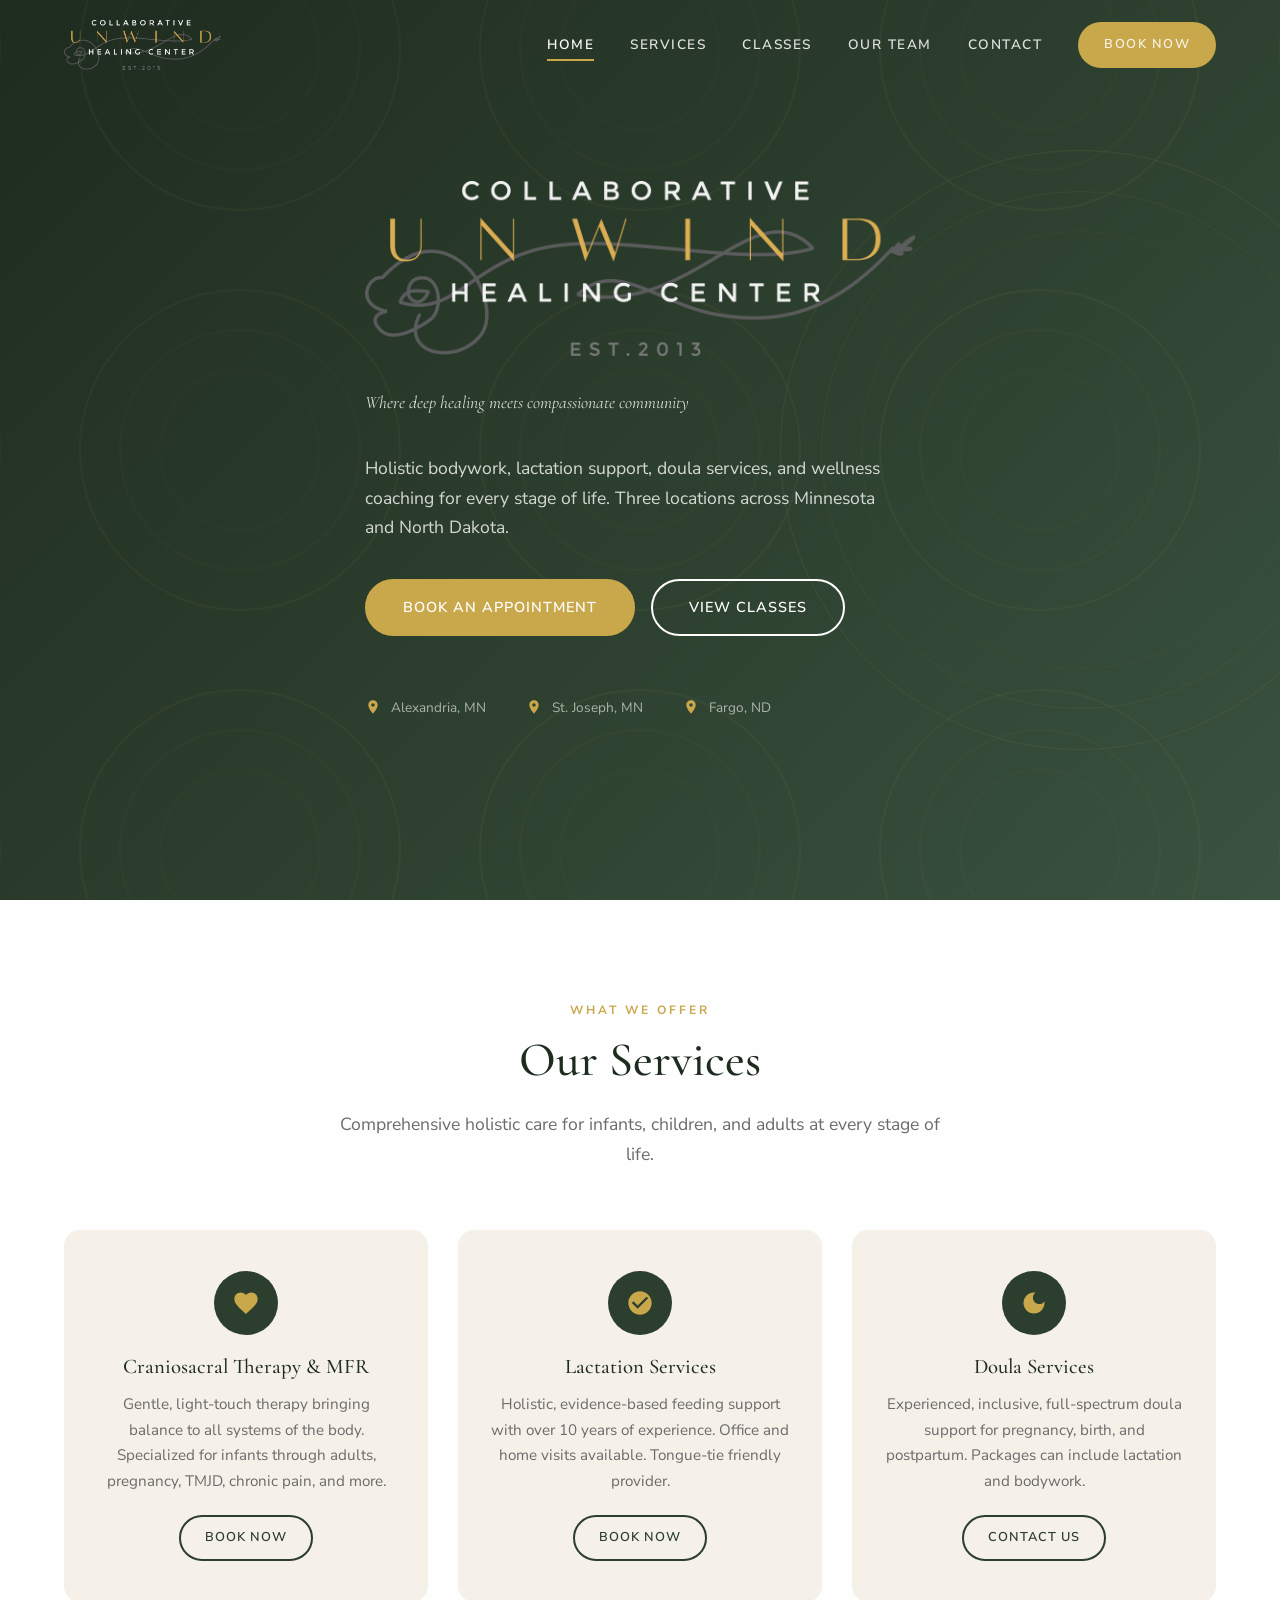
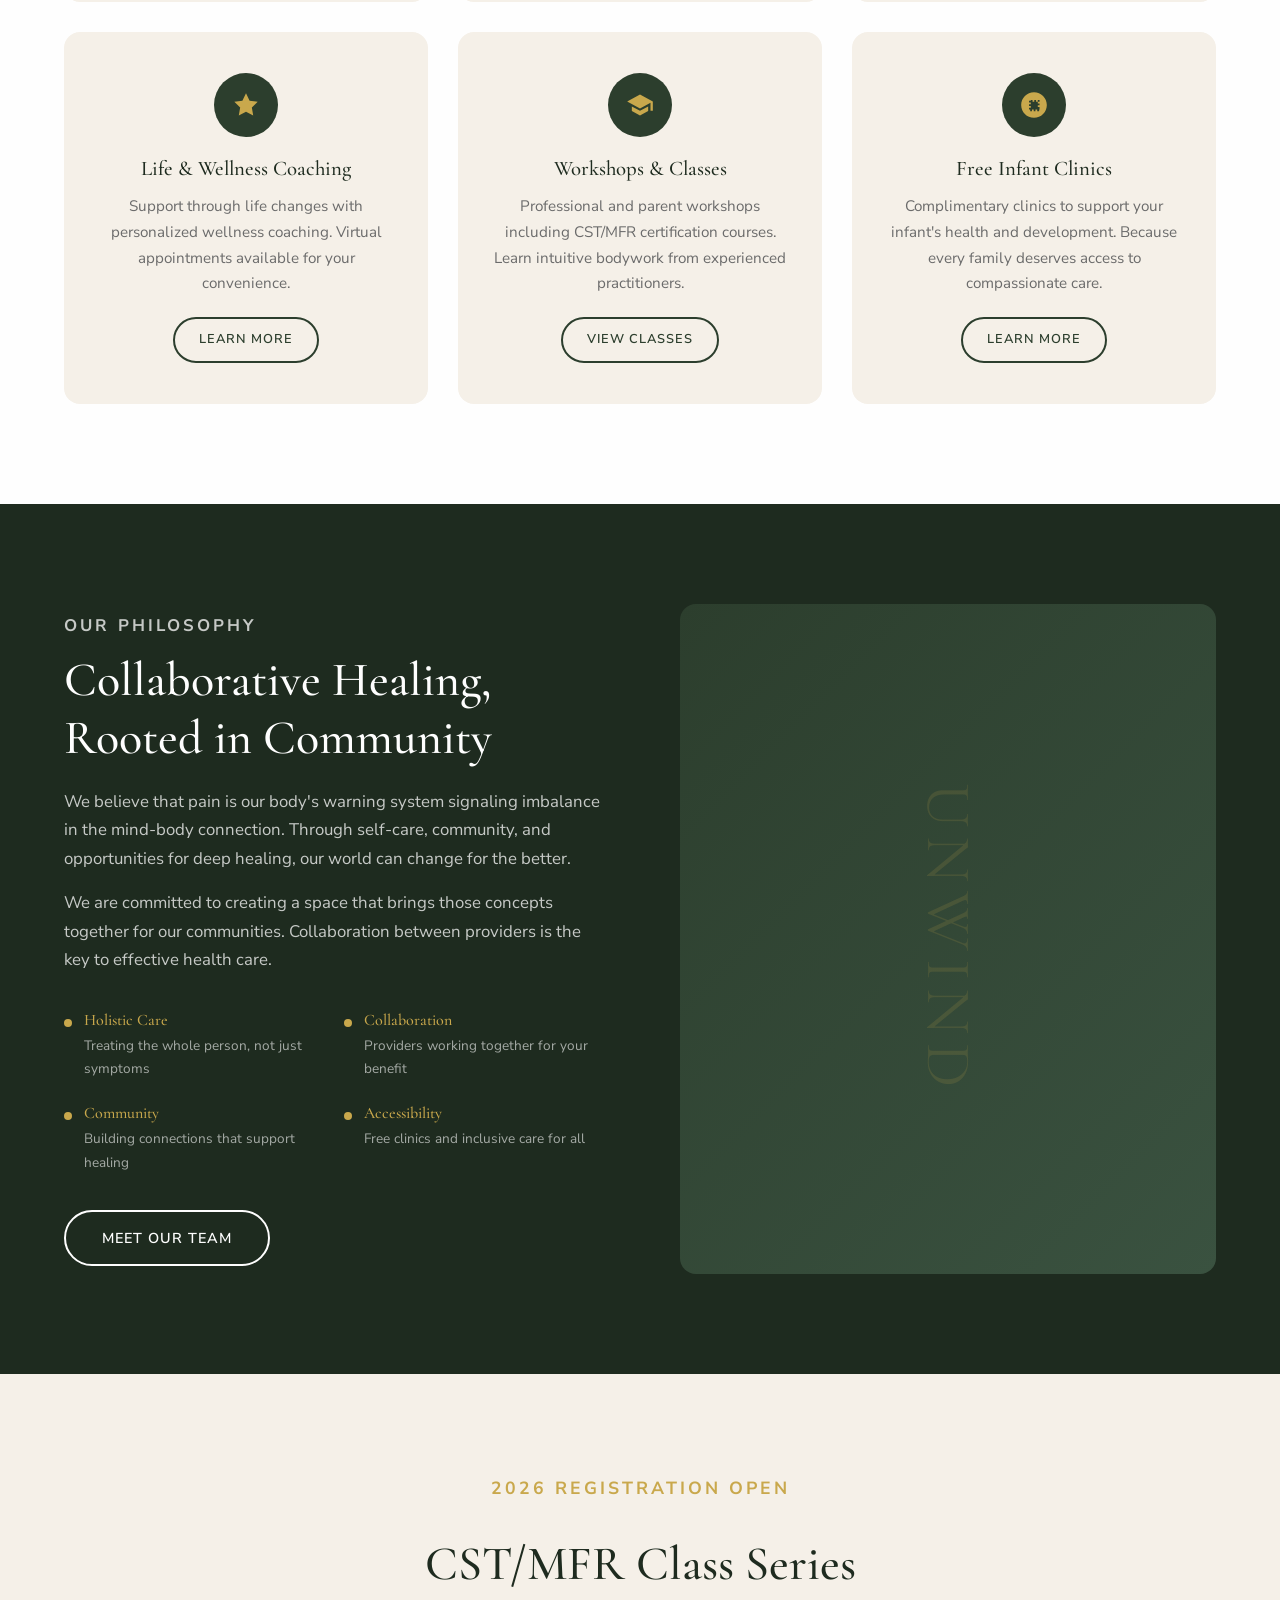
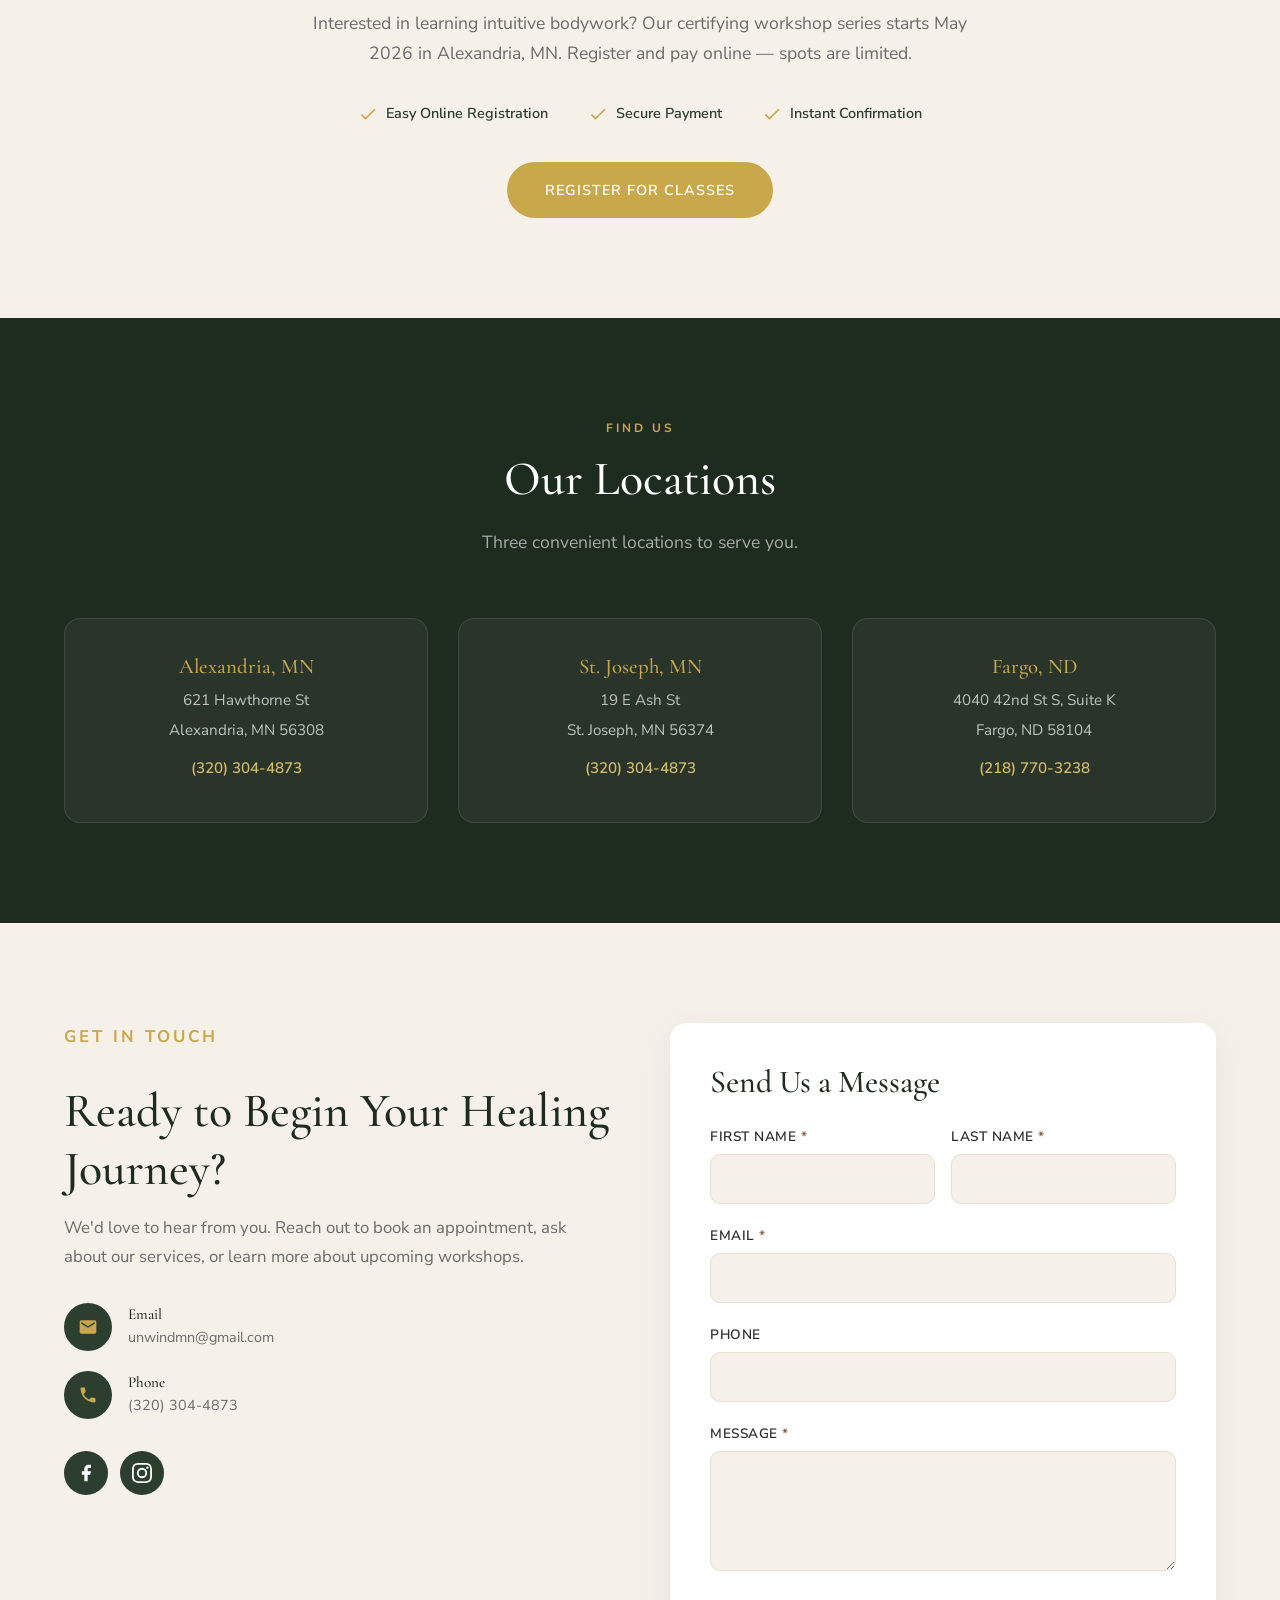
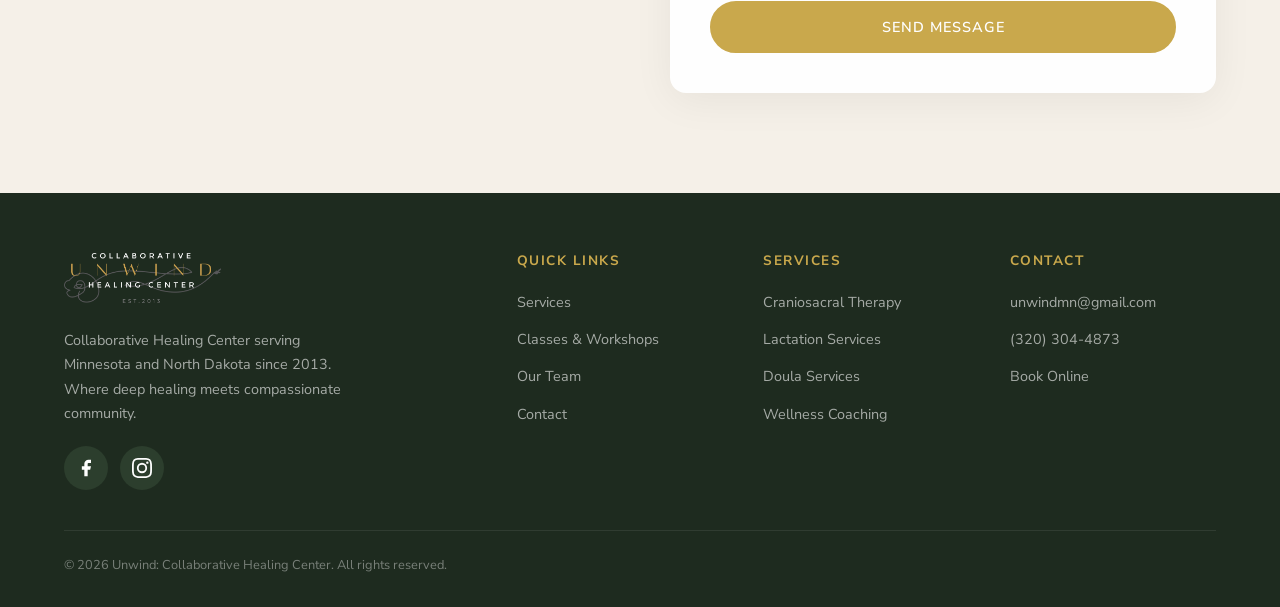
==== commit fb39edb8: "Add custom booking system with 5-step flow, Stripe payment, Google Sheets integration — replace Jane" ====
--- a/index.html
+++ b/index.html
@@ -23,7 +23,7 @@
         <a href="pages/classes.html">Classes</a>
         <a href="pages/about.html">Our Team</a>
         <a href="pages/contact.html">Contact</a>
-        <a href="https://unwind.janeapp.com" target="_blank" rel="noopener" class="btn btn-primary">Book Now</a>
+        <a href="pages/book.html" class="btn btn-primary">Book Now</a>
       </div>
       <button class="nav-toggle" id="navToggle" aria-label="Toggle menu">
         <span></span><span></span><span></span>
@@ -43,7 +43,7 @@
         <p class="hero-tagline">Where deep healing meets compassionate community</p>
         <p>Holistic bodywork, lactation support, doula services, and wellness coaching for every stage of life. Three locations across Minnesota and North Dakota.</p>
         <div class="hero-buttons">
-          <a href="https://unwind.janeapp.com" target="_blank" rel="noopener" class="btn btn-primary">Book an Appointment</a>
+          <a href="pages/book.html" class="btn btn-primary">Book an Appointment</a>
           <a href="pages/classes.html" class="btn btn-outline">View Classes</a>
         </div>
       </div>
@@ -79,7 +79,7 @@
           </div>
           <h3>Craniosacral Therapy & MFR</h3>
           <p>Gentle, light-touch therapy bringing balance to all systems of the body. Specialized for infants through adults, pregnancy, TMJD, chronic pain, and more.</p>
-          <a href="https://unwind.janeapp.com" target="_blank" rel="noopener" class="btn btn-outline-dark">Book Now</a>
+          <a href="pages/book.html" class="btn btn-outline-dark">Book Now</a>
         </div>
         <div class="service-card fade-in">
           <div class="service-icon">
@@ -87,7 +87,7 @@
           </div>
           <h3>Lactation Services</h3>
           <p>Holistic, evidence-based feeding support with over 10 years of experience. Office and home visits available. Tongue-tie friendly provider.</p>
-          <a href="https://unwind.janeapp.com" target="_blank" rel="noopener" class="btn btn-outline-dark">Book Now</a>
+          <a href="pages/book.html" class="btn btn-outline-dark">Book Now</a>
         </div>
         <div class="service-card fade-in">
           <div class="service-icon">
@@ -343,7 +343,7 @@
           <ul>
             <li><a href="mailto:unwindmn@gmail.com">unwindmn@gmail.com</a></li>
             <li><a href="tel:320-304-4873">(320) 304-4873</a></li>
-            <li><a href="https://unwind.janeapp.com" target="_blank" rel="noopener">Book Online</a></li>
+            <li><a href="pages/book.html">Book Online</a></li>
           </ul>
         </div>
       </div>
--- a/css/styles.css
+++ b/css/styles.css
@@ -198,15 +198,17 @@
 
 /* Hero logo */
 .hero-logo {
-  max-width: 500px;
+  max-width: 550px;
   width: 100%;
   margin-bottom: 32px;
-  filter: drop-shadow(0 4px 20px rgba(0, 0, 0, 0.3));
 }
 
 .hero-logo img {
   width: 100%;
   height: auto;
+  mix-blend-mode: screen;
+  opacity: 0.95;
+  filter: brightness(1.1) contrast(1.05);
 }
 
 /* Footer logo */
